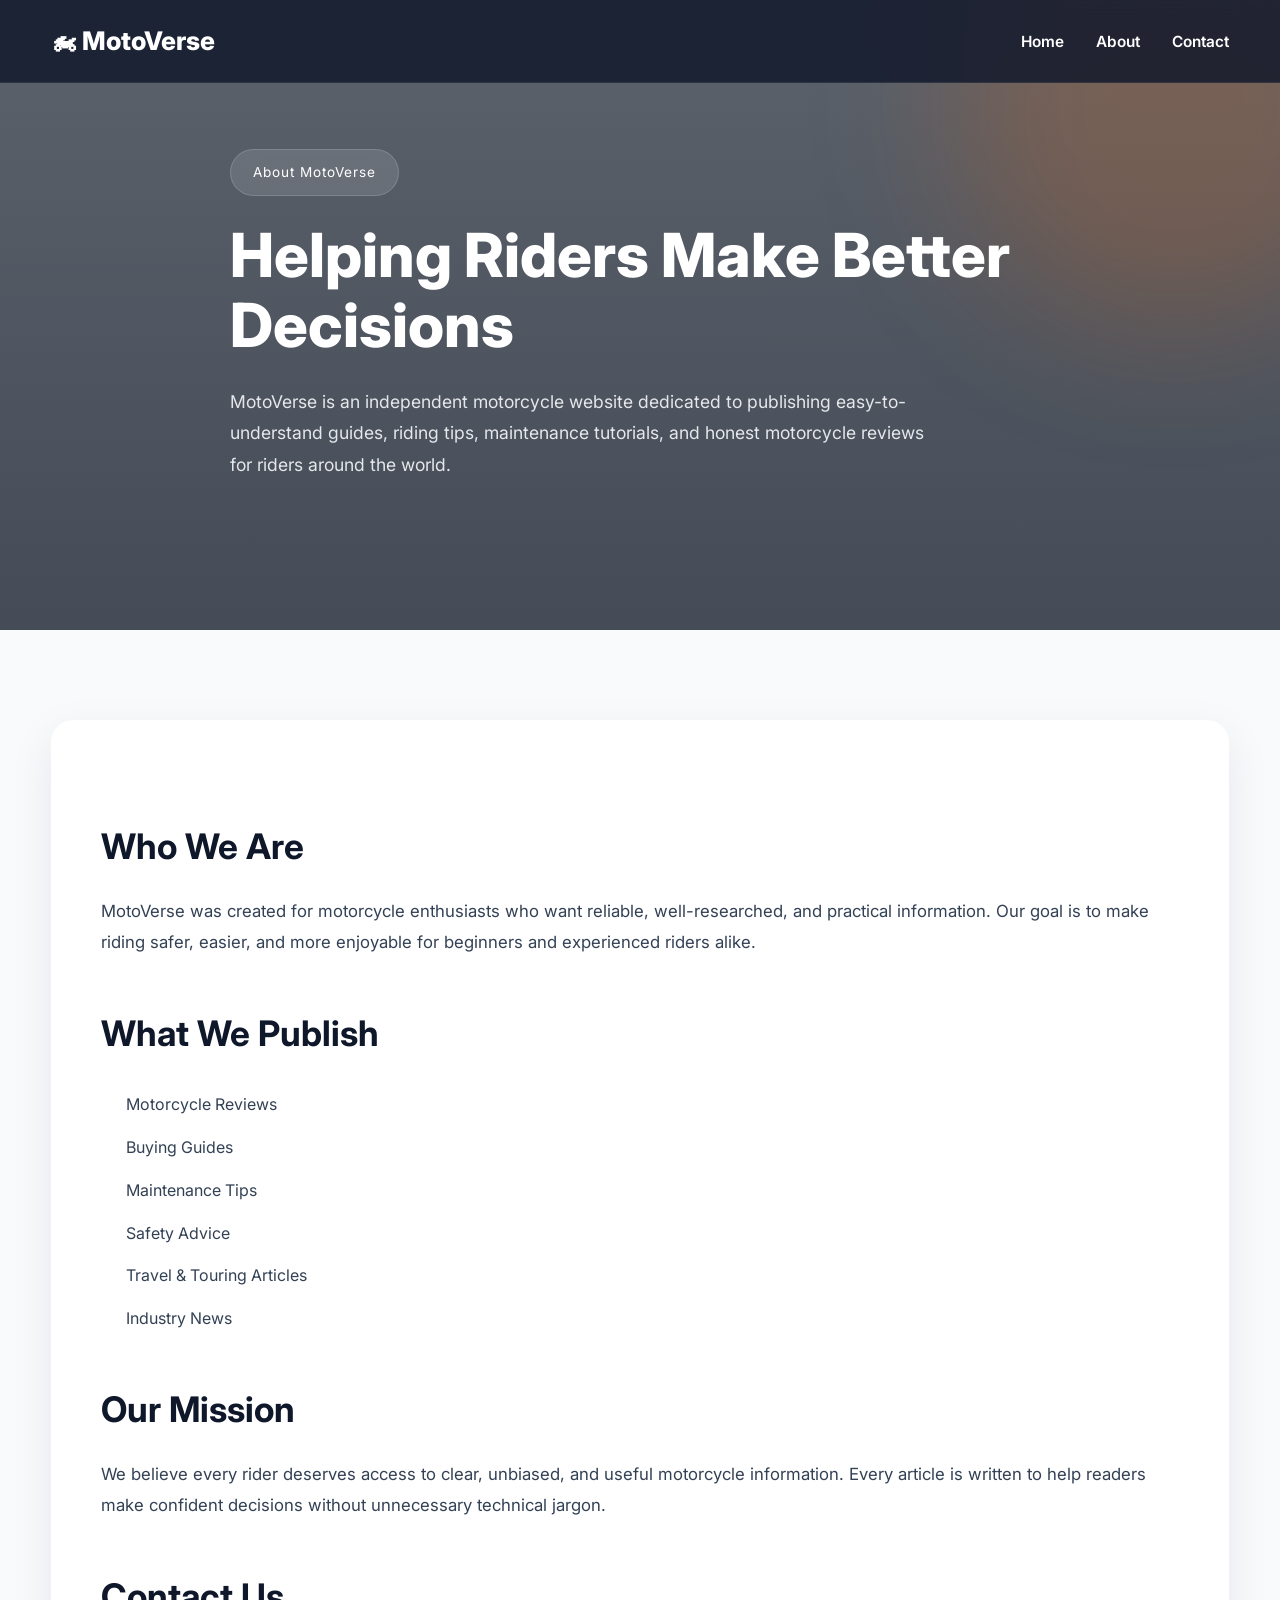
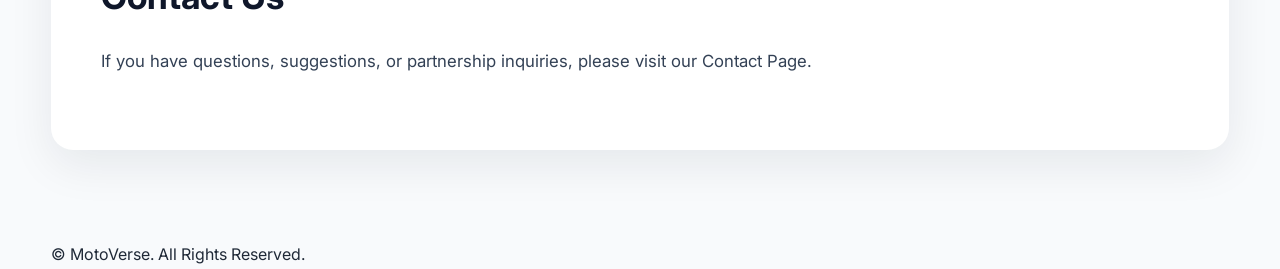
==== about.html @ f925fbfd "Rename about.php to about.html" ====
<?php
$page_title = "About Us | MotoVerse";
$page_description = "Learn more about MotoVerse, our mission, and our passion for motorcycles.";
?>
<!DOCTYPE html>
<html lang="en">
<head>
<meta charset="UTF-8">
<meta name="viewport" content="width=device-width, initial-scale=1.0">
<title><?= $page_title ?></title>
<meta name="description" content="<?= $page_description ?>">

<link rel="stylesheet" href="style.css">
<link rel="stylesheet" href="article.css">

<link rel="preconnect" href="https://fonts.googleapis.com">
<link href="https://fonts.googleapis.com/css2?family=Inter:wght@400;500;600;700;800&display=swap" rel="stylesheet">
</head>

<body>

<header>
<div class="container">
<a href="index.php" class="logo">🏍 MotoVerse</a>

<nav>
<ul>
<li><a href="index.php">Home</a></li>
<li><a href="about.php" class="active">About</a></li>
<li><a href="contact.php">Contact</a></li>
</ul>
</nav>
</div>
</header>

<section class="article-hero">
<div class="container article-hero-content">

<span class="article-category">About MotoVerse</span>

<h1>Helping Riders Make Better Decisions</h1>

<p>
MotoVerse is an independent motorcycle website dedicated to publishing
easy-to-understand guides, riding tips, maintenance tutorials, and honest
motorcycle reviews for riders around the world.
</p>

</div>
</section>

<section class="article-wrapper">

<div class="container">

<div class="article-content">

<h2>Who We Are</h2>

<p>
MotoVerse was created for motorcycle enthusiasts who want reliable,
well-researched, and practical information. Our goal is to make riding
safer, easier, and more enjoyable for beginners and experienced riders alike.
</p>

<h2>What We Publish</h2>

<ul>
<li>Motorcycle Reviews</li>
<li>Buying Guides</li>
<li>Maintenance Tips</li>
<li>Safety Advice</li>
<li>Travel & Touring Articles</li>
<li>Industry News</li>
</ul>

<h2>Our Mission</h2>

<p>
We believe every rider deserves access to clear, unbiased, and useful
motorcycle information. Every article is written to help readers make
confident decisions without unnecessary technical jargon.
</p>

<h2>Contact Us</h2>

<p>
If you have questions, suggestions, or partnership inquiries,
please visit our <a href="contact.php">Contact Page</a>.
</p>

</div>

</div>

</section>

<footer>

<div class="container">

<div class="copyright">

© <?= date("Y"); ?> MotoVerse. All Rights Reserved.

</div>

</div>

</footer>

<script src="script.js"></script>

</body>
</html>
---- style.css ----
/*=========================================
MotoVerse Premium Bike Magazine
Style.css - Part 1
Reset + Root + Body + Navbar
==========================================*/

*,
*::before,
*::after{
    margin:0;
    padding:0;
    box-sizing:border-box;
}

html{
    scroll-behavior:smooth;
}

:root{

    --primary:#ff6b00;
    --primary-dark:#e85f00;
    --secondary:#1e293b;

    --dark:#0f172a;
    --dark-light:#1e293b;

    --white:#ffffff;

    --gray:#64748b;
    --gray-light:#94a3b8;

    --bg:#f8fafc;

    --radius:18px;

    --shadow:
    0 15px 40px rgba(0,0,0,.08);

    --transition:.35s ease;

    --max-width:1280px;

}


/*=============================
BODY
=============================*/

body{

    font-family:"Inter",sans-serif;

    background:var(--bg);

    color:#1f2937;

    line-height:1.7;

    overflow-x:hidden;

}


/*=============================
IMAGES
=============================*/

img{

    max-width:100%;

    display:block;

}


/*=============================
LINKS
=============================*/

a{

    text-decoration:none;

    color:inherit;

    transition:var(--transition);

}


/*=============================
LIST
=============================*/

ul{

    list-style:none;

}


/*=============================
CONTAINER
=============================*/

.container{

    width:min(92%,var(--max-width));

    margin:auto;

}


/*=============================
SECTION
=============================*/

section{

    padding:90px 0;

}


/*=============================
SECTION TITLE
=============================*/

.section-title{

    text-align:center;

    margin-bottom:60px;

}

.section-title span{

    color:var(--primary);

    font-weight:700;

    letter-spacing:2px;

    text-transform:uppercase;

    font-size:.9rem;

}

.section-title h2{

    font-size:2.8rem;

    margin:18px 0;

    color:var(--dark);

    line-height:1.2;

}

.section-title p{

    color:var(--gray);

    max-width:720px;

    margin:auto;

}


/*=============================
HEADER
=============================*/

header{

    position:fixed;

    top:0;

    left:0;

    width:100%;

    z-index:999;

    background:rgba(15,23,42,.82);

    backdrop-filter:blur(18px);

    border-bottom:1px solid rgba(255,255,255,.08);

}


/*=============================
HEADER CONTAINER
=============================*/

header .container{

    display:flex;

    justify-content:space-between;

    align-items:center;

    height:82px;

}


/*=============================
LOGO
=============================*/

.logo{

    display:flex;

    align-items:center;

    gap:10px;

    font-size:1.6rem;

    color:white;

    font-weight:800;

}

.logo i{

    color:var(--primary);

    font-size:1.9rem;

}


/*=============================
NAVBAR
=============================*/

nav ul{

    display:flex;

    gap:32px;

    align-items:center;

}

nav ul li a{

    color:white;

    font-weight:600;

    position:relative;

    font-size:.96rem;

}


/* underline animation */

nav ul li a::after{

    content:"";

    position:absolute;

    left:0;

    bottom:-8px;

    width:0;

    height:2px;

    background:var(--primary);

    transition:.35s;

}

nav ul li a:hover::after{

    width:100%;

}

nav ul li a:hover{

    color:var(--primary);

}


/*=============================
NAV BUTTON
=============================*/

.btn-nav{

    background:var(--primary);

    color:white;

    padding:13px 28px;

    border-radius:999px;

    font-weight:700;

    transition:.35s;

    box-shadow:

    0 15px 30px rgba(255,107,0,.25);

}

.btn-nav:hover{

    background:var(--primary-dark);

    transform:translateY(-3px);

}


/*=============================
COMMON BUTTON
=============================*/

.btn-primary{

    display:inline-flex;

    align-items:center;

    justify-content:center;

    padding:16px 36px;

    border-radius:999px;

    background:linear-gradient(
        135deg,
        var(--primary),
        #ff8d30
    );

    color:white;

    font-weight:700;

    transition:.35s;

    box-shadow:
    0 15px 35px rgba(255,107,0,.30);

}

.btn-primary:hover{

    transform:translateY(-5px);

}


.btn-secondary{

    display:inline-flex;

    align-items:center;

    justify-content:center;

    padding:16px 36px;

    border-radius:999px;

    border:2px solid white;

    color:white;

    font-weight:700;

    transition:.35s;

}

.btn-secondary:hover{

    background:white;

    color:var(--dark);

}
---- article.css ----
/*====================================================
MotoVerse Premium Article
article.css - Part 1
====================================================*/

/*=========================
RESET
=========================*/

*,
*::before,
*::after{
    margin:0;
    padding:0;
    box-sizing:border-box;
}

html{
    scroll-behavior:smooth;
}

body{

    font-family:"Inter",sans-serif;

    background:#f8fafc;

    color:#1f2937;

    line-height:1.8;

    overflow-x:hidden;

}


/*=========================
ROOT
=========================*/

:root{

    --primary:#ff6b00;

    --primary-dark:#ea580c;

    --dark:#0f172a;

    --text:#334155;

    --light:#64748b;

    --bg:#f8fafc;

    --white:#ffffff;

    --radius:22px;

    --shadow:
    0 15px 45px rgba(15,23,42,.08);

}


/*=========================
CONTAINER
=========================*/

.container{

    width:min(92%,1280px);

    margin:auto;

}


/*=========================
IMAGES
=========================*/

img{

    max-width:100%;

    display:block;

}


/*=========================
LINKS
=========================*/

a{

    text-decoration:none;

    transition:.3s;

}


/*=========================
ARTICLE HERO
=========================*/

.article-hero{

    position:relative;

    min-height:70vh;

    display:flex;

    align-items:center;

    background:

    linear-gradient(

        rgba(8,17,31,.65),

        rgba(8,17,31,.75)

    ),

    url("assets/images/article-hero.jpg")

    center/cover no-repeat;

    color:white;

    overflow:hidden;

}


.article-hero::before{

    content:"";

    position:absolute;

    width:450px;

    height:450px;

    right:-120px;

    top:-120px;

    border-radius:50%;

    background:

    rgba(255,107,0,.18);

    filter:blur(70px);

}


.article-hero-content{

    position:relative;

    z-index:2;

    max-width:820px;

}


.article-category{

    display:inline-block;

    padding:10px 22px;

    border-radius:999px;

    background:rgba(255,255,255,.12);

    backdrop-filter:blur(12px);

    border:1px solid rgba(255,255,255,.15);

    font-size:.85rem;

    letter-spacing:1px;

    margin-bottom:25px;

}


.article-hero h1{

    font-size:3.8rem;

    line-height:1.15;

    margin-bottom:25px;

    font-weight:800;

}


.article-hero p{

    font-size:1.1rem;

    color:#e5e7eb;

    max-width:700px;

}


/*=========================
ARTICLE META
=========================*/

.article-meta{

    display:flex;

    gap:25px;

    margin-top:35px;

    flex-wrap:wrap;

}


.article-meta span{

    display:flex;

    align-items:center;

    gap:8px;

    color:#f1f5f9;

    font-size:.95rem;

}


.article-meta i{

    color:var(--primary);

}


/*=========================
MAIN LAYOUT
=========================*/

.article-wrapper{

    padding:90px 0;

}


.article-grid{

    display:grid;

    grid-template-columns:2fr 370px;

    gap:60px;

    align-items:start;

}


/*=========================
ARTICLE CONTENT
=========================*/

.article-content{

    background:#fff;

    border-radius:var(--radius);

    padding:50px;

    box-shadow:var(--shadow);

}


.article-content h2{

    font-size:2.2rem;

    color:var(--dark);

    margin:45px 0 18px;

}


.article-content h3{

    font-size:1.5rem;

    color:var(--dark);

    margin:35px 0 15px;

}


.article-content p{

    color:var(--text);

    margin-bottom:24px;

    font-size:1.05rem;

}


.article-content strong{

    color:var(--dark);

}


.article-content ul{

    margin:25px 0 30px 25px;

}


.article-content li{

    margin-bottom:14px;

    color:var(--text);

}


/*=========================
FEATURE IMAGE
=========================*/

.feature-image{

    margin:35px 0;

}


.feature-image img{

    border-radius:22px;

    box-shadow:

    0 20px 45px rgba(0,0,0,.12);

}


/*=========================
RESPONSIVE
=========================*/

@media(max-width:992px){

.article-grid{

grid-template-columns:1fr;

}

.article-hero{

min-height:60vh;

}

.article-hero h1{

font-size:3rem;

}

}

@media(max-width:768px){

.article-content{

padding:30px;

}

.article-hero{

padding:120px 0 80px;

}

.article-hero h1{

font-size:2.2rem;

}

.article-meta{

gap:15px;

}

}
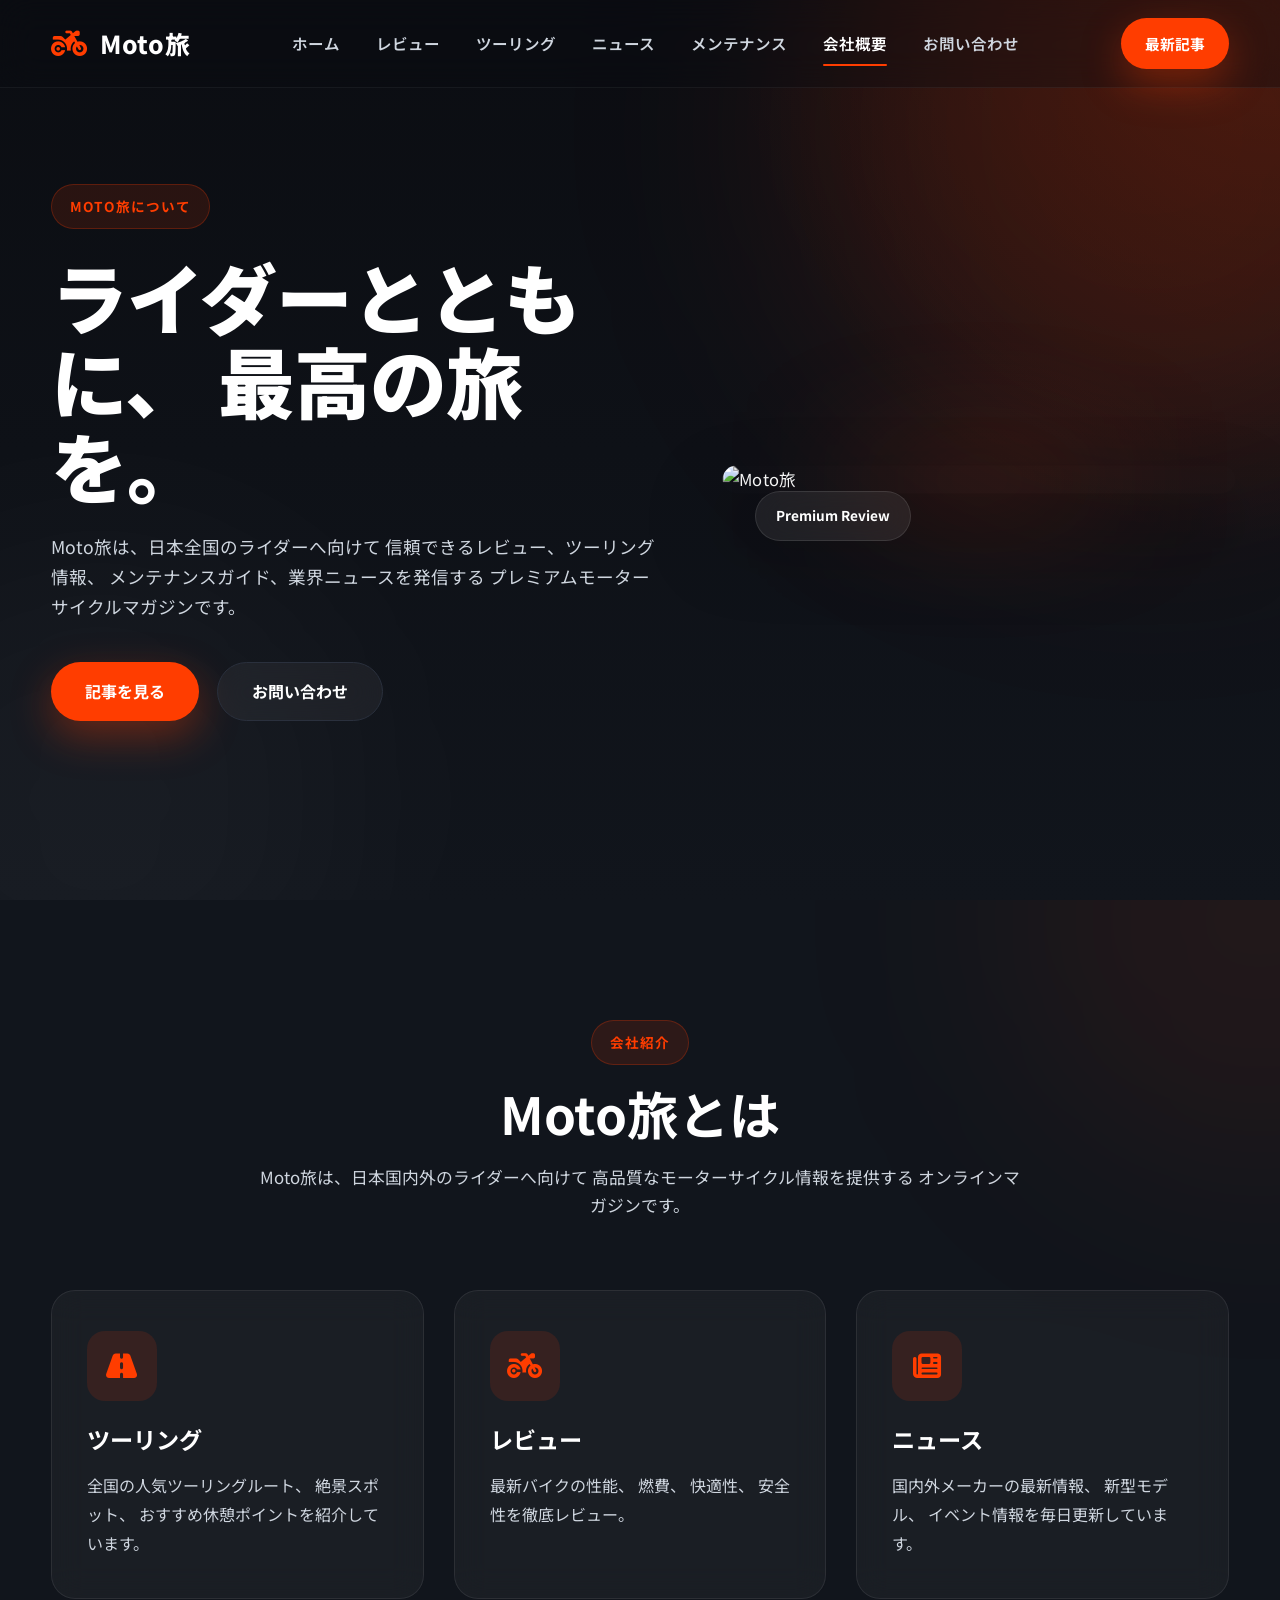
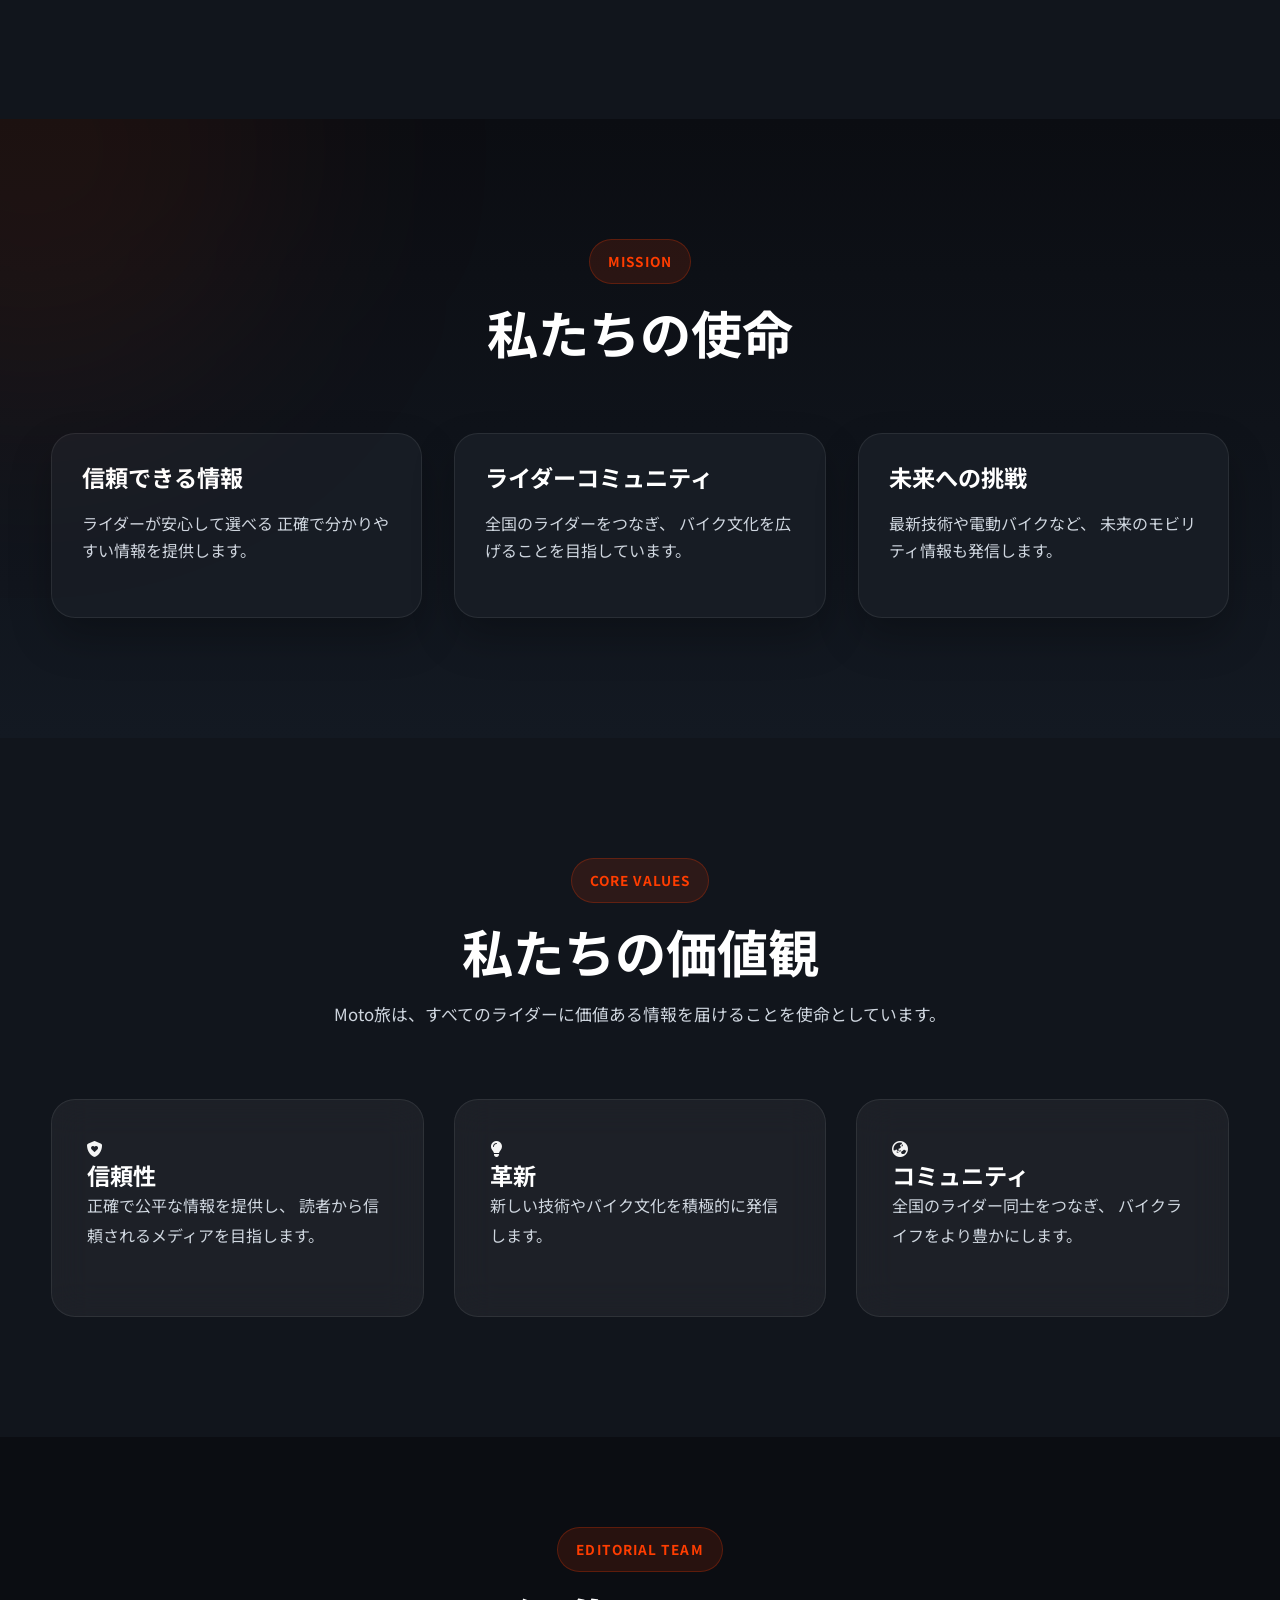
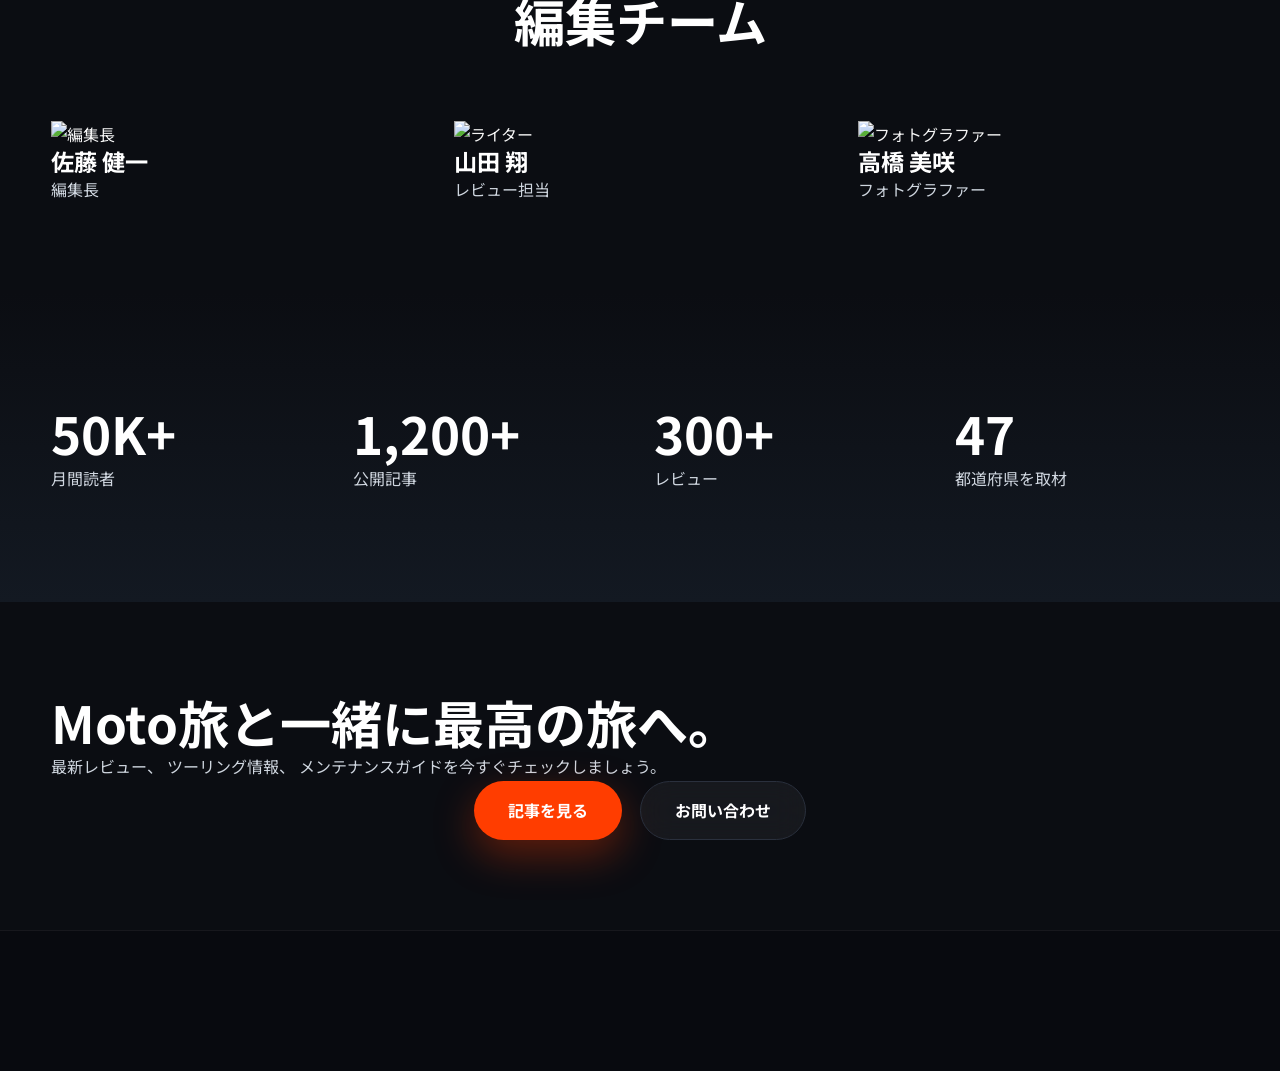
==== commit 35345269: "Revise about.html for Japanese localization Updated the about page to reflect Japanese branding and " ====
--- a/about.html
+++ b/about.html
@@ -1,93 +1,280 @@
-<?php
-$page_title = "About Us | MotoVerse";
-$page_description = "Learn more about MotoVerse, our mission, and our passion for motorcycles.";
-?>
 <!DOCTYPE html>
-<html lang="en">
+<html lang="ja">
+
 <head>
+
 <meta charset="UTF-8">
 <meta name="viewport" content="width=device-width, initial-scale=1.0">
-<title><?= $page_title ?></title>
-<meta name="description" content="<?= $page_description ?>">
-
-<link rel="stylesheet" href="style.css">
-<link rel="stylesheet" href="article.css">
-
-<link rel="preconnect" href="https://fonts.googleapis.com">
-<link href="https://fonts.googleapis.com/css2?family=Inter:wght@400;500;600;700;800&display=swap" rel="stylesheet">
+
+<title>会社概要 | Moto旅</title>
+
+<meta name="description"
+content="Moto旅について。日本全国のライダーへ向けて最新レビュー、ツーリング情報、ニュースを発信するプレミアムモーターサイクルマガジン。">
+
+<meta name="keywords"
+content="Moto旅,会社概要,バイク,日本,ツーリング,レビュー">
+
+<meta name="author"
+content="Moto旅">
+
+<meta name="robots"
+content="index, follow">
+
+<meta name="theme-color"
+content="#0d1117">
+
+<meta property="og:type"
+content="website">
+
+<meta property="og:title"
+content="会社概要 | Moto旅">
+
+<meta property="og:description"
+content="Moto旅について">
+
+<meta property="og:image"
+content="assets/images/hero.webp">
+
+<link rel="icon"
+href="assets/images/favicon.png">
+
+<link rel="preconnect"
+href="https://fonts.googleapis.com">
+
+<link rel="preconnect"
+href="https://fonts.gstatic.com"
+crossorigin>
+
+<link href="https://fonts.googleapis.com/css2?family=Noto+Sans+JP:wght@300;400;500;700;900&display=swap"
+rel="stylesheet">
+
+<link href="https://cdnjs.cloudflare.com/ajax/libs/font-awesome/6.7.2/css/all.min.css"
+rel="stylesheet">
+
+<link rel="stylesheet"
+href="assets/css/style.css">
+
 </head>
 
 <body>
 
-<header>
+<!-- =========================================
+HEADER
+========================================== -->
+
+<header class="header">
+
 <div class="container">
-<a href="index.php" class="logo">🏍 MotoVerse</a>
-
-<nav>
-<ul>
-<li><a href="index.php">Home</a></li>
-<li><a href="about.php" class="active">About</a></li>
-<li><a href="contact.php">Contact</a></li>
+
+<a href="index.html" class="logo">
+
+<i class="fa-solid fa-motorcycle"></i>
+
+<span>Moto旅</span>
+
+</a>
+
+<nav class="navbar">
+
+<ul class="nav-links">
+
+<li><a href="index.html">ホーム</a></li>
+
+<li><a href="articles.html">レビュー</a></li>
+
+<li><a href="touring.html">ツーリング</a></li>
+
+<li><a href="news.html">ニュース</a></li>
+
+<li><a href="maintenance.html">メンテナンス</a></li>
+
+<li><a class="active" href="about.html">会社概要</a></li>
+
+<li><a href="contact.html">お問い合わせ</a></li>
+
 </ul>
+
 </nav>
-</div>
+
+<button class="menu-toggle" aria-label="Open Menu">
+
+<i class="fa-solid fa-bars"></i>
+
+</button>
+
+<div class="header-buttons">
+
+<a href="articles.html" class="btn btn-primary">
+
+最新記事
+
+</a>
+
+</div>
+
+</div>
+
 </header>
 
-<section class="article-hero">
-<div class="container article-hero-content">
-
-<span class="article-category">About MotoVerse</span>
-
-<h1>Helping Riders Make Better Decisions</h1>
-
-<p>
-MotoVerse is an independent motorcycle website dedicated to publishing
-easy-to-understand guides, riding tips, maintenance tutorials, and honest
-motorcycle reviews for riders around the world.
-</p>
-
-</div>
+<!-- =========================================
+PAGE HERO
+========================================== -->
+
+<section class="hero">
+
+<div class="container hero-grid">
+
+<div class="hero-content">
+
+<span class="hero-badge">
+
+Moto旅について
+
+</span>
+
+<h1>
+
+ライダーとともに、
+最高の旅を。
+
+</h1>
+
+<p>
+
+Moto旅は、日本全国のライダーへ向けて
+信頼できるレビュー、ツーリング情報、
+メンテナンスガイド、業界ニュースを発信する
+プレミアムモーターサイクルマガジンです。
+
+</p>
+
+<div class="hero-buttons">
+
+<a href="articles.html"
+class="btn btn-primary">
+
+記事を見る
+
+</a>
+
+<a href="contact.html"
+class="btn btn-secondary">
+
+お問い合わせ
+
+</a>
+
+</div>
+
+</div>
+
+<div class="hero-image">
+
+<img
+src="assets/images/hero.webp"
+alt="Moto旅"
+loading="eager">
+
+</div>
+
+</div>
+
 </section>
 
-<section class="article-wrapper">
+<!-- =========================================
+ABOUT COMPANY
+========================================== -->
+
+<section class="maintenance">
 
 <div class="container">
 
-<div class="article-content">
-
-<h2>Who We Are</h2>
-
-<p>
-MotoVerse was created for motorcycle enthusiasts who want reliable,
-well-researched, and practical information. Our goal is to make riding
-safer, easier, and more enjoyable for beginners and experienced riders alike.
-</p>
-
-<h2>What We Publish</h2>
-
-<ul>
-<li>Motorcycle Reviews</li>
-<li>Buying Guides</li>
-<li>Maintenance Tips</li>
-<li>Safety Advice</li>
-<li>Travel & Touring Articles</li>
-<li>Industry News</li>
-</ul>
-
-<h2>Our Mission</h2>
-
-<p>
-We believe every rider deserves access to clear, unbiased, and useful
-motorcycle information. Every article is written to help readers make
-confident decisions without unnecessary technical jargon.
-</p>
-
-<h2>Contact Us</h2>
-
-<p>
-If you have questions, suggestions, or partnership inquiries,
-please visit our <a href="contact.php">Contact Page</a>.
-</p>
+<div class="section-header">
+
+<span class="section-tag">
+
+会社紹介
+
+</span>
+
+<h2>
+
+Moto旅とは
+
+</h2>
+
+<p>
+
+Moto旅は、日本国内外のライダーへ向けて
+高品質なモーターサイクル情報を提供する
+オンラインマガジンです。
+
+</p>
+
+</div>
+
+<div class="tips-grid">
+
+<div class="tip-card">
+
+<i class="fa-solid fa-road"></i>
+
+<h3>
+
+ツーリング
+
+</h3>
+
+<p>
+
+全国の人気ツーリングルート、
+絶景スポット、
+おすすめ休憩ポイントを紹介しています。
+
+</p>
+
+</div>
+
+<div class="tip-card">
+
+<i class="fa-solid fa-motorcycle"></i>
+
+<h3>
+
+レビュー
+
+</h3>
+
+<p>
+
+最新バイクの性能、
+燃費、
+快適性、
+安全性を徹底レビュー。
+
+</p>
+
+</div>
+
+<div class="tip-card">
+
+<i class="fa-solid fa-newspaper"></i>
+
+<h3>
+
+ニュース
+
+</h3>
+
+<p>
+
+国内外メーカーの最新情報、
+新型モデル、
+イベント情報を毎日更新しています。
+
+</p>
+
+</div>
 
 </div>
 
@@ -95,21 +282,341 @@
 
 </section>
 
-<footer>
+<!-- =========================================
+MISSION & VISION
+========================================== -->
+
+<section class="featured-reviews">
 
 <div class="container">
 
-<div class="copyright">
-
-© <?= date("Y"); ?> MotoVerse. All Rights Reserved.
-
-</div>
-
-</div>
+<div class="section-header">
+
+<span class="section-tag">
+
+Mission
+
+</span>
+
+<h2>
+
+私たちの使命
+
+</h2>
+
+</div>
+
+<div class="review-grid">
+
+<article class="review-card">
+
+<div class="review-content">
+
+<h3>
+
+信頼できる情報
+
+</h3>
+
+<p>
+
+ライダーが安心して選べる
+正確で分かりやすい情報を提供します。
+
+</p>
+
+</div>
+
+</article>
+
+<article class="review-card">
+
+<div class="review-content">
+
+<h3>
+
+ライダーコミュニティ
+
+</h3>
+
+<p>
+
+全国のライダーをつなぎ、
+バイク文化を広げることを目指しています。
+
+</p>
+
+</div>
+
+</article>
+
+<article class="review-card">
+
+<div class="review-content">
+
+<h3>
+
+未来への挑戦
+
+</h3>
+
+<p>
+
+最新技術や電動バイクなど、
+未来のモビリティ情報も発信します。
+
+</p>
+
+</div>
+
+</article>
+
+</div>
+
+</div>
+
+</section>
+
+<!-- ========= END PART 1 ========= -->
+<!-- =========================================
+CORE VALUES
+========================================== -->
+
+<section class="testimonials">
+
+    <div class="container">
+
+        <div class="section-header">
+
+            <span class="section-tag">Core Values</span>
+
+            <h2>私たちの価値観</h2>
+
+            <p>
+                Moto旅は、すべてのライダーに価値ある情報を届けることを使命としています。
+            </p>
+
+        </div>
+
+        <div class="testimonial-grid">
+
+            <div class="testimonial-card">
+
+                <i class="fa-solid fa-shield-heart"></i>
+
+                <h3>信頼性</h3>
+
+                <p>
+                    正確で公平な情報を提供し、
+                    読者から信頼されるメディアを目指します。
+                </p>
+
+            </div>
+
+            <div class="testimonial-card">
+
+                <i class="fa-solid fa-lightbulb"></i>
+
+                <h3>革新</h3>
+
+                <p>
+                    新しい技術やバイク文化を積極的に発信します。
+                </p>
+
+            </div>
+
+            <div class="testimonial-card">
+
+                <i class="fa-solid fa-earth-asia"></i>
+
+                <h3>コミュニティ</h3>
+
+                <p>
+                    全国のライダー同士をつなぎ、
+                    バイクライフをより豊かにします。
+                </p>
+
+            </div>
+
+        </div>
+
+    </div>
+
+</section>
+
+<!-- =========================================
+EDITORIAL TEAM
+========================================== -->
+
+<section class="featured">
+
+    <div class="container">
+
+        <div class="section-header">
+
+            <span class="section-tag">Editorial Team</span>
+
+            <h2>編集チーム</h2>
+
+        </div>
+
+        <div class="featured-grid">
+
+            <article class="featured-card">
+
+                <img src="assets/images/team1.webp" alt="編集長">
+
+                <div class="featured-content">
+
+                    <h3>佐藤 健一</h3>
+
+                    <p>編集長</p>
+
+                </div>
+
+            </article>
+
+            <article class="featured-card">
+
+                <img src="assets/images/team2.webp" alt="ライター">
+
+                <div class="featured-content">
+
+                    <h3>山田 翔</h3>
+
+                    <p>レビュー担当</p>
+
+                </div>
+
+            </article>
+
+            <article class="featured-card">
+
+                <img src="assets/images/team3.webp" alt="フォトグラファー">
+
+                <div class="featured-content">
+
+                    <h3>高橋 美咲</h3>
+
+                    <p>フォトグラファー</p>
+
+                </div>
+
+            </article>
+
+        </div>
+
+    </div>
+
+</section>
+
+<!-- =========================================
+COMPANY STATS
+========================================== -->
+
+<section class="statistics">
+
+    <div class="container">
+
+        <div class="stats-grid">
+
+            <div class="stat-card">
+
+                <h2>50K+</h2>
+
+                <p>月間読者</p>
+
+            </div>
+
+            <div class="stat-card">
+
+                <h2>1,200+</h2>
+
+                <p>公開記事</p>
+
+            </div>
+
+            <div class="stat-card">
+
+                <h2>300+</h2>
+
+                <p>レビュー</p>
+
+            </div>
+
+            <div class="stat-card">
+
+                <h2>47</h2>
+
+                <p>都道府県を取材</p>
+
+            </div>
+
+        </div>
+
+    </div>
+
+</section>
+
+<!-- =========================================
+CALL TO ACTION
+========================================== -->
+
+<section class="cta">
+
+    <div class="container">
+
+        <h2>Moto旅と一緒に最高の旅へ。</h2>
+
+        <p>
+
+            最新レビュー、
+            ツーリング情報、
+            メンテナンスガイドを今すぐチェックしましょう。
+
+        </p>
+
+        <div class="cta-buttons">
+
+            <a href="articles.html" class="btn btn-primary">
+
+                記事を見る
+
+            </a>
+
+            <a href="contact.html" class="btn btn-secondary">
+
+                お問い合わせ
+
+            </a>
+
+        </div>
+
+    </div>
+
+</section>
+
+<!-- =========================================
+FOOTER
+※ Yahan apna index.html wala EXACT footer paste karo.
+========================================== -->
+
+<footer class="footer">
+
+    <!-- Paste your existing Footer from index.html here -->
 
 </footer>
 
-<script src="script.js"></script>
+<!-- Back To Top -->
+
+<button class="back-to-top">
+
+    <i class="fa-solid fa-arrow-up"></i>
+
+</button>
+
+<script src="assets/js/script.js"></script>
 
 </body>
+
 </html>
--- a/assets/css/style.css
+++ b/assets/css/style.css
@@ -0,0 +1,3287 @@
+/* =====================================================
+   Moto旅 - Premium Motorcycle Magazine
+   Style.css Part 1A
+   Reset • Variables • Global • Buttons • Utilities
+====================================================== */
+
+/* ===========================
+   GOOGLE FONT
+=========================== */
+@import url("https://fonts.googleapis.com/css2?family=Noto+Sans+JP:wght@300;400;500;700;900&display=swap");
+
+/* ===========================
+   RESET
+=========================== */
+
+*,
+*::before,
+*::after{
+    margin:0;
+    padding:0;
+    box-sizing:border-box;
+}
+
+html{
+    scroll-behavior:smooth;
+    font-size:16px;
+}
+
+body{
+    font-family:"Noto Sans JP",sans-serif;
+    background:#0b0d12;
+    color:#f5f5f5;
+    line-height:1.7;
+    overflow-x:hidden;
+    -webkit-font-smoothing:antialiased;
+}
+
+img{
+    display:block;
+    max-width:100%;
+    height:auto;
+}
+
+a{
+    text-decoration:none;
+    color:inherit;
+    transition:.35s ease;
+}
+
+ul{
+    list-style:none;
+}
+
+button,
+input{
+    font:inherit;
+    outline:none;
+    border:none;
+}
+
+section{
+    padding:90px 0;
+}
+
+/* ===========================
+   ROOT VARIABLES
+=========================== */
+
+:root{
+
+    --primary:#ff3d00;
+    --primary-light:#ff6333;
+
+    --secondary:#ffffff;
+
+    --dark:#0b0d12;
+    --dark-2:#11151c;
+    --dark-3:#171c24;
+
+    --card:#171c24;
+    --border:#2a303d;
+
+    --text:#ffffff;
+    --text-light:#cfd6df;
+    --muted:#8d95a3;
+
+    --success:#18c964;
+    --warning:#ffb300;
+
+    --shadow:
+        0 20px 50px rgba(0,0,0,.45);
+
+    --glass:
+        rgba(255,255,255,.05);
+
+    --radius-sm:10px;
+    --radius:18px;
+    --radius-lg:28px;
+
+    --container:1280px;
+
+    --transition:.35s ease;
+
+}
+
+/* ===========================
+   SCROLLBAR
+=========================== */
+
+::-webkit-scrollbar{
+    width:10px;
+}
+
+::-webkit-scrollbar-track{
+    background:#111;
+}
+
+::-webkit-scrollbar-thumb{
+    background:var(--primary);
+    border-radius:100px;
+}
+
+::-webkit-scrollbar-thumb:hover{
+    background:var(--primary-light);
+}
+
+/* ===========================
+   SELECTION
+=========================== */
+
+::selection{
+    background:var(--primary);
+    color:#fff;
+}
+
+/* ===========================
+   CONTAINER
+=========================== */
+
+.container{
+    width:min(92%,var(--container));
+    margin-inline:auto;
+}
+
+/* ===========================
+   TYPOGRAPHY
+=========================== */
+
+h1,
+h2,
+h3,
+h4,
+h5{
+    color:#fff;
+    line-height:1.2;
+    font-weight:700;
+}
+
+h1{
+    font-size:clamp(2.8rem,6vw,5.4rem);
+}
+
+h2{
+    font-size:clamp(2rem,4vw,3.2rem);
+}
+
+h3{
+    font-size:1.45rem;
+}
+
+p{
+    color:var(--text-light);
+}
+
+.section-header{
+    max-width:760px;
+    margin:0 auto 70px;
+    text-align:center;
+}
+
+.section-header h2{
+    margin:18px 0;
+}
+
+.section-header p{
+    font-size:1.05rem;
+}
+
+/* ===========================
+   BADGES
+=========================== */
+
+.section-tag,
+.hero-badge{
+
+    display:inline-flex;
+    align-items:center;
+    gap:8px;
+
+    padding:10px 18px;
+
+    border-radius:100px;
+
+    background:rgba(255,61,0,.12);
+
+    color:var(--primary);
+
+    border:1px solid rgba(255,61,0,.25);
+
+    font-size:.85rem;
+
+    font-weight:700;
+
+    letter-spacing:.08em;
+
+    text-transform:uppercase;
+
+}
+
+/* ===========================
+   BUTTONS
+=========================== */
+
+.btn-primary,
+.btn-secondary{
+
+    display:inline-flex;
+
+    align-items:center;
+
+    justify-content:center;
+
+    gap:10px;
+
+    padding:15px 34px;
+
+    border-radius:999px;
+
+    font-weight:700;
+
+    transition:var(--transition);
+
+    cursor:pointer;
+
+}
+
+.btn-primary{
+
+    background:var(--primary);
+
+    color:#fff;
+
+    box-shadow:0 15px 40px rgba(255,61,0,.35);
+
+}
+
+.btn-primary:hover{
+
+    transform:translateY(-4px);
+
+    background:var(--primary-light);
+
+}
+
+.btn-secondary{
+
+    border:1px solid var(--border);
+
+    background:rgba(255,255,255,.05);
+
+    color:#fff;
+
+    backdrop-filter:blur(16px);
+
+}
+
+.btn-secondary:hover{
+
+    background:rgba(255,255,255,.12);
+
+    transform:translateY(-4px);
+
+}
+
+/* ===========================
+   GLASS CARD
+=========================== */
+
+.glass{
+
+    background:rgba(255,255,255,.05);
+
+    border:1px solid rgba(255,255,255,.08);
+
+    backdrop-filter:blur(18px);
+
+    border-radius:var(--radius);
+
+}
+
+/* ===========================
+   UTILITIES
+=========================== */
+
+.text-center{
+    text-align:center;
+}
+
+.mt-1{margin-top:1rem;}
+.mt-2{margin-top:2rem;}
+.mt-3{margin-top:3rem;}
+.mt-4{margin-top:4rem;}
+
+.mb-1{margin-bottom:1rem;}
+.mb-2{margin-bottom:2rem;}
+.mb-3{margin-bottom:3rem;}
+.mb-4{margin-bottom:4rem;}
+
+.grid{
+    display:grid;
+    gap:30px;
+}
+
+.flex{
+    display:flex;
+    align-items:center;
+}
+
+.hidden{
+    display:none;
+}
+
+/* ===========================
+   BACK TO TOP DEFAULT
+=========================== */
+
+#backToTop{
+
+    position:fixed;
+
+    right:25px;
+
+    bottom:25px;
+
+    width:52px;
+
+    height:52px;
+
+    border-radius:50%;
+
+    border:none;
+
+    background:var(--primary);
+
+    color:#fff;
+
+    display:flex;
+
+    align-items:center;
+
+    justify-content:center;
+
+    cursor:pointer;
+
+    opacity:0;
+
+    visibility:hidden;
+
+    transition:.3s ease;
+
+    z-index:999;
+
+    box-shadow:0 10px 30px rgba(255,61,0,.35);
+
+}
+
+#backToTop.show{
+
+    opacity:1;
+
+    visibility:visible;
+
+}
+
+#backToTop:hover{
+
+    transform:translateY(-5px);
+
+}
+/* =====================================================
+   Moto旅 - Premium Motorcycle Magazine
+   Style.css Part 1B
+   Header • Navbar • Logo • Navigation
+====================================================== */
+
+/* ===========================
+   HEADER
+=========================== */
+
+.header{
+    position:fixed;
+    top:0;
+    left:0;
+    width:100%;
+    z-index:1000;
+    transition:all .35s ease;
+    padding:18px 0;
+    background:rgba(11,13,18,.35);
+    backdrop-filter:blur(18px);
+    -webkit-backdrop-filter:blur(18px);
+    border-bottom:1px solid rgba(255,255,255,.05);
+}
+
+.header.scrolled{
+    padding:12px 0;
+    background:rgba(11,13,18,.95);
+    box-shadow:0 15px 40px rgba(0,0,0,.35);
+}
+
+/* ===========================
+   HEADER CONTAINER
+=========================== */
+
+.header .container{
+    display:flex;
+    align-items:center;
+    justify-content:space-between;
+    gap:40px;
+}
+
+/* ===========================
+   LOGO
+=========================== */
+
+.logo{
+    display:flex;
+    align-items:center;
+    gap:12px;
+    font-size:1.55rem;
+    font-weight:800;
+    color:#fff;
+    letter-spacing:.03em;
+}
+
+.logo i{
+    color:var(--primary);
+    font-size:1.8rem;
+    transition:.35s ease;
+}
+
+.logo:hover i{
+    transform:rotate(-8deg) scale(1.15);
+}
+
+.logo span{
+    color:#fff;
+}
+
+/* ===========================
+   NAVBAR
+=========================== */
+
+.navbar{
+    flex:1;
+    display:flex;
+    justify-content:center;
+}
+
+.navbar ul{
+    display:flex;
+    align-items:center;
+    gap:36px;
+}
+
+.navbar li{
+    position:relative;
+}
+
+/* ===========================
+   NAV LINKS
+=========================== */
+
+.navbar a{
+
+    position:relative;
+
+    color:var(--text-light);
+
+    font-size:.97rem;
+
+    font-weight:600;
+
+    transition:all .3s ease;
+
+    padding:6px 0;
+
+}
+
+.navbar a:hover,
+.navbar a.active{
+
+    color:#fff;
+
+}
+
+/* underline animation */
+
+.navbar a::after{
+
+    content:"";
+
+    position:absolute;
+
+    left:0;
+
+    bottom:-6px;
+
+    width:0;
+
+    height:2px;
+
+    background:var(--primary);
+
+    transition:.35s ease;
+
+    border-radius:20px;
+
+}
+
+.navbar a:hover::after,
+.navbar a.active::after{
+
+    width:100%;
+
+}
+
+/* ===========================
+   HEADER BUTTONS
+=========================== */
+
+.header-buttons{
+
+    display:flex;
+
+    align-items:center;
+
+    gap:16px;
+
+}
+
+/* smaller button inside header */
+
+.header .btn-primary{
+
+    padding:13px 24px;
+
+    font-size:.92rem;
+
+}
+
+/* ===========================
+   HOVER GLOW
+=========================== */
+
+.header .btn-primary:hover{
+
+    box-shadow:
+        0 12px 35px rgba(255,61,0,.45);
+
+}
+
+/* ===========================
+   MOBILE MENU BUTTON
+=========================== */
+
+.menu-toggle{
+
+    display:none;
+
+    width:48px;
+
+    height:48px;
+
+    border-radius:12px;
+
+    background:rgba(255,255,255,.05);
+
+    border:1px solid rgba(255,255,255,.08);
+
+    color:#fff;
+
+    cursor:pointer;
+
+    align-items:center;
+
+    justify-content:center;
+
+    transition:.3s ease;
+
+}
+
+.menu-toggle:hover{
+
+    background:rgba(255,255,255,.12);
+
+}
+
+/* ===========================
+   MOBILE NAVIGATION
+=========================== */
+
+@media (max-width:992px){
+
+    .navbar{
+
+        position:absolute;
+
+        top:100%;
+
+        left:0;
+
+        width:100%;
+
+        background:#11151c;
+
+        border-top:1px solid rgba(255,255,255,.06);
+
+        padding:20px;
+
+        display:none;
+
+    }
+
+    .navbar.active{
+
+        display:block;
+
+        animation:fadeIn .35s ease;
+
+    }
+
+    .navbar ul{
+
+        flex-direction:column;
+
+        align-items:flex-start;
+
+        gap:20px;
+
+    }
+
+    .menu-toggle{
+
+        display:flex;
+
+    }
+
+    .header-buttons{
+
+        display:none;
+
+    }
+
+}
+
+/* ===========================
+   SMALL DEVICES
+=========================== */
+
+@media (max-width:768px){
+
+    .header{
+
+        padding:14px 0;
+
+    }
+
+    .logo{
+
+        font-size:1.3rem;
+
+    }
+
+    .logo i{
+
+        font-size:1.5rem;
+
+    }
+
+}
+
+/* ===========================
+   ANIMATION
+=========================== */
+
+@keyframes fadeIn{
+
+    from{
+
+        opacity:0;
+        transform:translateY(-10px);
+
+    }
+
+    to{
+
+        opacity:1;
+        transform:translateY(0);
+
+    }
+
+}
+/* =====================================================
+   Moto旅 - Premium Motorcycle Magazine
+   Style.css Part 1C
+   Hero Section
+====================================================== */
+
+/* ===========================
+   HERO
+=========================== */
+
+.hero{
+    position:relative;
+    min-height:100vh;
+    display:flex;
+    align-items:center;
+    overflow:hidden;
+    padding:160px 0 100px;
+    background:
+        radial-gradient(circle at top right,
+        rgba(255,61,0,.18),
+        transparent 35%),
+        linear-gradient(180deg,#0b0d12,#11151c);
+}
+
+/* Background Glow */
+
+.hero::before{
+    content:"";
+    position:absolute;
+    width:700px;
+    height:700px;
+    right:-220px;
+    top:-220px;
+    border-radius:50%;
+    background:rgba(255,61,0,.12);
+    filter:blur(120px);
+    z-index:0;
+}
+
+.hero::after{
+    content:"";
+    position:absolute;
+    width:500px;
+    height:500px;
+    left:-150px;
+    bottom:-150px;
+    border-radius:50%;
+    background:rgba(255,255,255,.04);
+    filter:blur(120px);
+    z-index:0;
+}
+
+/* ===========================
+   HERO GRID
+=========================== */
+
+.hero-grid{
+    position:relative;
+    z-index:2;
+    display:grid;
+    grid-template-columns:1.1fr .9fr;
+    align-items:center;
+    gap:70px;
+}
+
+/* ===========================
+   HERO CONTENT
+=========================== */
+
+.hero-content{
+    max-width:650px;
+}
+
+.hero-content h1{
+    margin:25px 0;
+    line-height:1.1;
+    font-weight:900;
+    letter-spacing:-1px;
+}
+
+.hero-content p{
+    font-size:1.1rem;
+    color:var(--text-light);
+    margin-bottom:40px;
+}
+
+/* ===========================
+   HERO BUTTONS
+=========================== */
+
+.hero-buttons{
+    display:flex;
+    gap:18px;
+    flex-wrap:wrap;
+    margin-bottom:55px;
+}
+
+/* ===========================
+   HERO STATS
+=========================== */
+
+.hero-stats{
+    display:grid;
+    grid-template-columns:repeat(3,1fr);
+    gap:24px;
+}
+
+.hero-stats div{
+    background:rgba(255,255,255,.05);
+    border:1px solid rgba(255,255,255,.08);
+    border-radius:20px;
+    padding:24px;
+    backdrop-filter:blur(20px);
+    transition:.35s ease;
+}
+
+.hero-stats div:hover{
+    transform:translateY(-8px);
+    border-color:rgba(255,61,0,.35);
+}
+
+.hero-stats h2{
+    font-size:2rem;
+    color:var(--primary);
+    margin-bottom:8px;
+}
+
+.hero-stats p{
+    margin:0;
+    color:var(--muted);
+    font-size:.95rem;
+}
+
+/* ===========================
+   HERO IMAGE
+=========================== */
+
+.hero-image{
+    position:relative;
+}
+
+.hero-image img{
+    width:100%;
+    border-radius:32px;
+    box-shadow:
+        0 40px 80px rgba(0,0,0,.45);
+    object-fit:cover;
+    transition:.45s ease;
+}
+
+.hero-image:hover img{
+    transform:scale(1.03);
+}
+
+/* Floating Card */
+
+.hero-image::before{
+    content:"Premium Review";
+    position:absolute;
+    top:25px;
+    left:25px;
+    padding:12px 20px;
+    background:rgba(255,255,255,.08);
+    backdrop-filter:blur(20px);
+    border:1px solid rgba(255,255,255,.1);
+    border-radius:999px;
+    color:#fff;
+    font-size:.85rem;
+    font-weight:700;
+    z-index:5;
+}
+
+/* ===========================
+   HERO IMAGE SHADOW
+=========================== */
+
+.hero-image::after{
+    content:"";
+    position:absolute;
+    inset:-20px;
+    z-index:-1;
+    border-radius:40px;
+    background:
+        radial-gradient(circle,
+        rgba(255,61,0,.25),
+        transparent 70%);
+    filter:blur(60px);
+}
+
+/* ===========================
+   SCROLL INDICATOR
+=========================== */
+
+.scroll-indicator{
+    position:absolute;
+    bottom:40px;
+    left:50%;
+    transform:translateX(-50%);
+    color:#fff;
+    opacity:.7;
+    animation:scrollDown 2s infinite;
+}
+
+@keyframes scrollDown{
+
+    0%{
+        transform:translate(-50%,0);
+        opacity:.3;
+    }
+
+    50%{
+        transform:translate(-50%,10px);
+        opacity:1;
+    }
+
+    100%{
+        transform:translate(-50%,20px);
+        opacity:.3;
+    }
+
+}
+
+/* ===========================
+   RESPONSIVE
+=========================== */
+
+@media(max-width:1100px){
+
+    .hero-grid{
+        grid-template-columns:1fr;
+        text-align:center;
+    }
+
+    .hero-content{
+        max-width:100%;
+    }
+
+    .hero-buttons{
+        justify-content:center;
+    }
+
+    .hero-stats{
+        margin-top:30px;
+    }
+
+}
+
+@media(max-width:768px){
+
+    .hero{
+        padding:140px 0 70px;
+    }
+
+    .hero-grid{
+        gap:45px;
+    }
+
+    .hero-stats{
+        grid-template-columns:1fr;
+    }
+
+    .hero-image::before{
+        display:none;
+    }
+
+}
+
+@media(max-width:576px){
+
+    .hero h1{
+        font-size:2.6rem;
+    }
+
+    .hero-content p{
+        font-size:1rem;
+    }
+
+    .hero-buttons{
+        flex-direction:column;
+    }
+
+    .btn-primary,
+    .btn-secondary{
+        width:100%;
+    }
+
+}
+/* =====================================================
+   Moto旅 - Premium Motorcycle Magazine
+   Style.css Part 2A-1
+   Featured Section + Bike Cards
+======================================================*/
+
+/* ===========================
+   FEATURED SECTION
+=========================== */
+
+.featured-section{
+    padding:110px 0;
+    background:linear-gradient(
+        180deg,
+        #11151c 0%,
+        #0b0d12 100%
+    );
+    position:relative;
+    overflow:hidden;
+}
+
+.featured-section::before{
+    content:"";
+    position:absolute;
+    top:-180px;
+    right:-180px;
+    width:450px;
+    height:450px;
+    border-radius:50%;
+    background:rgba(255,61,0,.08);
+    filter:blur(120px);
+    pointer-events:none;
+}
+
+.featured-grid{
+    display:grid;
+    grid-template-columns:repeat(3,1fr);
+    gap:32px;
+    margin-top:60px;
+}
+
+/* ===========================
+   BIKE CARD
+=========================== */
+
+.bike-card{
+
+    background:var(--card);
+
+    border:1px solid rgba(255,255,255,.06);
+
+    border-radius:24px;
+
+    overflow:hidden;
+
+    transition:.4s ease;
+
+    position:relative;
+
+    box-shadow:0 20px 45px rgba(0,0,0,.25);
+
+}
+
+.bike-card:hover{
+
+    transform:translateY(-12px);
+
+    border-color:rgba(255,61,0,.35);
+
+    box-shadow:
+        0 30px 70px rgba(0,0,0,.45);
+
+}
+
+/* ===========================
+   IMAGE
+=========================== */
+
+.bike-image{
+
+    position:relative;
+
+    overflow:hidden;
+
+    height:260px;
+
+}
+
+.bike-image img{
+
+    width:100%;
+
+    height:100%;
+
+    object-fit:cover;
+
+    transition:.6s ease;
+
+}
+
+.bike-card:hover img{
+
+    transform:scale(1.08);
+
+}
+
+/* ===========================
+   BADGE
+=========================== */
+
+.bike-badge{
+
+    position:absolute;
+
+    top:18px;
+
+    left:18px;
+
+    background:var(--primary);
+
+    color:#fff;
+
+    padding:8px 14px;
+
+    border-radius:999px;
+
+    font-size:.75rem;
+
+    font-weight:700;
+
+    letter-spacing:.08em;
+
+    text-transform:uppercase;
+
+    box-shadow:
+        0 10px 25px rgba(255,61,0,.35);
+
+}
+
+/* ===========================
+   CONTENT
+=========================== */
+
+.bike-content{
+
+    padding:28px;
+
+}
+
+.bike-content h3{
+
+    margin-bottom:16px;
+
+    font-size:1.5rem;
+
+}
+
+.bike-content p{
+
+    color:var(--text-light);
+
+    margin-bottom:24px;
+
+    line-height:1.8;
+
+}
+
+.bike-content a{
+
+    display:inline-flex;
+
+    align-items:center;
+
+    gap:10px;
+
+    color:var(--primary);
+
+    font-weight:700;
+
+}
+
+.bike-content a:hover{
+
+    gap:16px;
+
+}
+
+/* ===========================
+   HOVER SHINE
+=========================== */
+
+.bike-card::after{
+
+    content:"";
+
+    position:absolute;
+
+    inset:0;
+
+    background:linear-gradient(
+        120deg,
+        transparent 20%,
+        rgba(255,255,255,.08),
+        transparent 80%
+    );
+
+    transform:translateX(-120%);
+
+    transition:.8s;
+
+}
+
+.bike-card:hover::after{
+
+    transform:translateX(120%);
+
+}
+
+/* ===========================
+   RESPONSIVE
+=========================== */
+
+@media(max-width:1100px){
+
+    .featured-grid{
+
+        grid-template-columns:repeat(2,1fr);
+
+    }
+
+}
+
+@media(max-width:768px){
+
+    .featured-grid{
+
+        grid-template-columns:1fr;
+
+    }
+
+    .bike-image{
+
+        height:230px;
+
+    }
+
+}
+
+@media(max-width:480px){
+
+    .bike-content{
+
+        padding:22px;
+
+    }
+
+    .bike-content h3{
+
+        font-size:1.3rem;
+
+    }
+
+}
+/* =====================================================
+   Moto旅 - Premium Motorcycle Magazine
+   Style.css Part 2A-2
+   Popular Brands Section
+====================================================== */
+
+/* ===========================
+   BRANDS SECTION
+=========================== */
+
+.brands{
+    position:relative;
+    padding:100px 0;
+    background:#0d1117;
+    overflow:hidden;
+}
+
+.brands::before{
+    content:"";
+    position:absolute;
+    width:500px;
+    height:500px;
+    top:-220px;
+    left:-220px;
+    border-radius:50%;
+    background:rgba(255,61,0,.08);
+    filter:blur(120px);
+    pointer-events:none;
+}
+
+.brands .section-header{
+    margin-bottom:60px;
+}
+
+/* ===========================
+   BRAND GRID
+=========================== */
+
+.brand-grid{
+
+    display:grid;
+
+    grid-template-columns:repeat(4,1fr);
+
+    gap:24px;
+
+}
+
+/* ===========================
+   BRAND CARD
+=========================== */
+
+.brand-card{
+
+    position:relative;
+
+    display:flex;
+
+    align-items:center;
+
+    justify-content:center;
+
+    min-height:140px;
+
+    padding:30px;
+
+    background:rgba(255,255,255,.04);
+
+    border:1px solid rgba(255,255,255,.08);
+
+    border-radius:22px;
+
+    color:#fff;
+
+    font-size:1.15rem;
+
+    font-weight:800;
+
+    letter-spacing:.08em;
+
+    text-transform:uppercase;
+
+    backdrop-filter:blur(18px);
+
+    transition:all .35s ease;
+
+    overflow:hidden;
+
+}
+
+/* ===========================
+   SHINE EFFECT
+=========================== */
+
+.brand-card::before{
+
+    content:"";
+
+    position:absolute;
+
+    top:0;
+
+    left:-120%;
+
+    width:60%;
+
+    height:100%;
+
+    background:linear-gradient(
+        120deg,
+        transparent,
+        rgba(255,255,255,.18),
+        transparent
+    );
+
+    transition:.8s ease;
+
+}
+
+.brand-card:hover::before{
+
+    left:150%;
+
+}
+
+/* ===========================
+   HOVER EFFECT
+=========================== */
+
+.brand-card:hover{
+
+    transform:translateY(-8px);
+
+    border-color:rgba(255,61,0,.35);
+
+    background:rgba(255,61,0,.08);
+
+    color:var(--primary);
+
+    box-shadow:
+        0 20px 45px rgba(255,61,0,.18);
+
+}
+
+/* ===========================
+   ACTIVE SCALE
+=========================== */
+
+.brand-card:active{
+
+    transform:scale(.97);
+
+}
+
+/* ===========================
+   RESPONSIVE
+=========================== */
+
+@media(max-width:1100px){
+
+    .brand-grid{
+
+        grid-template-columns:repeat(2,1fr);
+
+    }
+
+}
+
+@media(max-width:640px){
+
+    .brand-grid{
+
+        grid-template-columns:1fr;
+
+        gap:18px;
+
+    }
+
+    .brand-card{
+
+        min-height:110px;
+
+        font-size:1rem;
+
+    }
+
+}
+/* =====================================================
+   Moto旅 - Premium Motorcycle Magazine
+   Style.css Part 2A-3
+   Featured & Brands Polish + Premium Effects
+====================================================== */
+
+/* ===========================
+   FEATURED SECTION DECORATION
+=========================== */
+
+.featured-section::after{
+    content:"";
+    position:absolute;
+    left:50%;
+    bottom:-180px;
+    transform:translateX(-50%);
+    width:700px;
+    height:350px;
+    background:radial-gradient(circle,
+        rgba(255,61,0,.08),
+        transparent 70%);
+    filter:blur(90px);
+    pointer-events:none;
+}
+
+/* ===========================
+   IMAGE OVERLAY
+=========================== */
+
+.bike-image::before{
+    content:"";
+    position:absolute;
+    inset:0;
+    background:linear-gradient(
+        180deg,
+        rgba(0,0,0,0) 20%,
+        rgba(0,0,0,.55) 100%
+    );
+    z-index:1;
+}
+
+.bike-image img{
+    position:relative;
+    z-index:0;
+}
+
+/* ===========================
+   BADGE POLISH
+=========================== */
+
+.bike-badge{
+    z-index:2;
+    backdrop-filter:blur(10px);
+    border:1px solid rgba(255,255,255,.15);
+}
+
+/* ===========================
+   CARD BORDER GLOW
+=========================== */
+
+.bike-card{
+    isolation:isolate;
+}
+
+.bike-card::before{
+    content:"";
+    position:absolute;
+    inset:-1px;
+    border-radius:24px;
+    padding:1px;
+    background:linear-gradient(
+        135deg,
+        rgba(255,61,0,.35),
+        transparent,
+        rgba(255,255,255,.08)
+    );
+    -webkit-mask:
+        linear-gradient(#fff 0 0) content-box,
+        linear-gradient(#fff 0 0);
+    -webkit-mask-composite:xor;
+            mask-composite:exclude;
+    opacity:0;
+    transition:.4s ease;
+    pointer-events:none;
+}
+
+.bike-card:hover::before{
+    opacity:1;
+}
+
+/* ===========================
+   CONTENT ANIMATION
+=========================== */
+
+.bike-content h3,
+.bike-content p,
+.bike-content a{
+    transition:.35s ease;
+}
+
+.bike-card:hover h3{
+    color:var(--primary);
+}
+
+.bike-card:hover p{
+    color:#ffffff;
+}
+
+.bike-card:hover a{
+    transform:translateX(6px);
+}
+
+/* ===========================
+   BRAND CARD ICON EFFECT
+=========================== */
+
+.brand-card{
+    position:relative;
+}
+
+.brand-card::after{
+    content:"➜";
+    position:absolute;
+    right:24px;
+    opacity:0;
+    transform:translateX(-8px);
+    transition:.3s ease;
+    font-size:.9rem;
+}
+
+.brand-card:hover::after{
+    opacity:1;
+    transform:translateX(0);
+}
+
+/* ===========================
+   FOCUS ACCESSIBILITY
+=========================== */
+
+.brand-card:focus-visible,
+.bike-content a:focus-visible{
+    outline:2px solid var(--primary);
+    outline-offset:4px;
+    border-radius:8px;
+}
+
+/* ===========================
+   SMOOTH ENTRANCE
+=========================== */
+
+.bike-card,
+.brand-card{
+    animation:fadeUp .7s ease both;
+}
+
+.bike-card:nth-child(2){
+    animation-delay:.1s;
+}
+
+.bike-card:nth-child(3){
+    animation-delay:.2s;
+}
+
+.brand-card:nth-child(2){
+    animation-delay:.05s;
+}
+
+.brand-card:nth-child(3){
+    animation-delay:.1s;
+}
+
+.brand-card:nth-child(4){
+    animation-delay:.15s;
+}
+
+@keyframes fadeUp{
+
+    from{
+        opacity:0;
+        transform:translateY(30px);
+    }
+
+    to{
+        opacity:1;
+        transform:translateY(0);
+    }
+
+}
+
+/* ===========================
+   RESPONSIVE POLISH
+=========================== */
+
+@media (max-width:768px){
+
+    .featured-section,
+    .brands{
+        padding:70px 0;
+    }
+
+    .bike-card{
+        border-radius:20px;
+    }
+
+    .bike-image{
+        height:220px;
+    }
+
+    .brand-card{
+        min-height:90px;
+        border-radius:18px;
+    }
+
+}
+/* =====================================================
+   Moto旅 - Premium Motorcycle Magazine
+   Style.css Part 2B-1
+   Popular Articles
+====================================================== */
+
+/* ===========================
+   POPULAR ARTICLES
+=========================== */
+
+.popular-articles{
+    position:relative;
+    padding:110px 0;
+    background:#11151c;
+    overflow:hidden;
+}
+
+.popular-articles::before{
+    content:"";
+    position:absolute;
+    top:-220px;
+    right:-220px;
+    width:450px;
+    height:450px;
+    border-radius:50%;
+    background:rgba(255,61,0,.08);
+    filter:blur(120px);
+    pointer-events:none;
+}
+
+/* ===========================
+   GRID
+=========================== */
+
+.articles-grid{
+    display:grid;
+    grid-template-columns:repeat(3,1fr);
+    gap:32px;
+    margin-top:60px;
+}
+
+/* ===========================
+   ARTICLE CARD
+=========================== */
+
+.article-card{
+
+    position:relative;
+
+    overflow:hidden;
+
+    border-radius:24px;
+
+    background:var(--card);
+
+    border:1px solid rgba(255,255,255,.06);
+
+    transition:.4s ease;
+
+    box-shadow:0 20px 50px rgba(0,0,0,.25);
+
+}
+
+.article-card:hover{
+
+    transform:translateY(-12px);
+
+    border-color:rgba(255,61,0,.35);
+
+    box-shadow:0 35px 70px rgba(0,0,0,.45);
+
+}
+
+/* ===========================
+   IMAGE
+=========================== */
+
+.article-card img{
+
+    width:100%;
+
+    height:260px;
+
+    object-fit:cover;
+
+    transition:.6s ease;
+
+}
+
+.article-card:hover img{
+
+    transform:scale(1.08);
+
+}
+
+/* ===========================
+   CONTENT
+=========================== */
+
+.article-content{
+
+    padding:28px;
+
+}
+
+.article-content span{
+
+    display:inline-block;
+
+    margin-bottom:14px;
+
+    padding:8px 16px;
+
+    background:rgba(255,61,0,.12);
+
+    border:1px solid rgba(255,61,0,.25);
+
+    border-radius:999px;
+
+    color:var(--primary);
+
+    font-size:.8rem;
+
+    font-weight:700;
+
+    letter-spacing:.05em;
+
+}
+
+.article-content h3{
+
+    margin-bottom:16px;
+
+    transition:.35s ease;
+
+}
+
+.article-content p{
+
+    margin-bottom:22px;
+
+    color:var(--text-light);
+
+    line-height:1.8;
+
+}
+
+.article-content a{
+
+    display:inline-flex;
+
+    align-items:center;
+
+    gap:10px;
+
+    color:var(--primary);
+
+    font-weight:700;
+
+    transition:.3s ease;
+
+}
+
+.article-card:hover h3{
+
+    color:var(--primary);
+
+}
+
+.article-card:hover a{
+
+    gap:16px;
+
+}
+
+/* ===========================
+   SHINE EFFECT
+=========================== */
+
+.article-card::after{
+
+    content:"";
+
+    position:absolute;
+
+    inset:0;
+
+    background:linear-gradient(
+        120deg,
+        transparent,
+        rgba(255,255,255,.08),
+        transparent
+    );
+
+    transform:translateX(-120%);
+
+    transition:.9s ease;
+
+}
+
+.article-card:hover::after{
+
+    transform:translateX(120%);
+
+}
+
+/* ===========================
+   RESPONSIVE
+=========================== */
+
+@media(max-width:1100px){
+
+    .articles-grid{
+
+        grid-template-columns:repeat(2,1fr);
+
+    }
+
+}
+
+@media(max-width:768px){
+
+    .articles-grid{
+
+        grid-template-columns:1fr;
+
+    }
+
+    .article-card img{
+
+        height:220px;
+
+    }
+
+}
+
+@media(max-width:480px){
+
+    .article-content{
+
+        padding:22px;
+
+    }
+
+    .article-content h3{
+
+        font-size:1.3rem;
+
+    }
+
+}
+/* =====================================================
+   Moto旅 - Premium Motorcycle Magazine
+   Style.css Part 2B-2
+   Latest News Section
+======================================================*/
+
+/* ===========================
+   LATEST NEWS
+=========================== */
+
+.latest-news{
+    position:relative;
+    padding:110px 0;
+    background:linear-gradient(180deg,#0b0d12,#11151c);
+    overflow:hidden;
+}
+
+.latest-news::before{
+    content:"";
+    position:absolute;
+    left:-180px;
+    top:-180px;
+    width:450px;
+    height:450px;
+    border-radius:50%;
+    background:rgba(255,61,0,.08);
+    filter:blur(120px);
+    pointer-events:none;
+}
+
+/* ===========================
+   NEWS GRID
+=========================== */
+
+.news-grid{
+    display:grid;
+    grid-template-columns:repeat(2,1fr);
+    gap:34px;
+    margin-top:60px;
+}
+
+/* ===========================
+   NEWS CARD
+=========================== */
+
+.news-card{
+    position:relative;
+    display:grid;
+    grid-template-columns:320px 1fr;
+    overflow:hidden;
+    border-radius:24px;
+    background:var(--card);
+    border:1px solid rgba(255,255,255,.06);
+    transition:.35s ease;
+}
+
+.news-card:hover{
+    transform:translateY(-8px);
+    border-color:rgba(255,61,0,.35);
+    box-shadow:0 25px 60px rgba(0,0,0,.4);
+}
+
+/* ===========================
+   IMAGE
+=========================== */
+
+.news-card img{
+    width:100%;
+    height:100%;
+    min-height:260px;
+    object-fit:cover;
+    transition:.6s ease;
+}
+
+.news-card:hover img{
+    transform:scale(1.06);
+}
+
+/* ===========================
+   CONTENT
+=========================== */
+
+.news-content{
+    display:flex;
+    flex-direction:column;
+    justify-content:center;
+    padding:32px;
+}
+
+.news-content span{
+    display:inline-flex;
+    align-items:center;
+    width:max-content;
+    padding:8px 16px;
+    margin-bottom:18px;
+    border-radius:999px;
+    background:rgba(255,61,0,.12);
+    border:1px solid rgba(255,61,0,.25);
+    color:var(--primary);
+    font-size:.8rem;
+    font-weight:700;
+    letter-spacing:.05em;
+}
+
+.news-content h3{
+    margin-bottom:16px;
+    font-size:1.7rem;
+    transition:.3s ease;
+}
+
+.news-content p{
+    margin-bottom:24px;
+    color:var(--text-light);
+    line-height:1.8;
+}
+
+.news-content a{
+    display:inline-flex;
+    align-items:center;
+    gap:10px;
+    color:var(--primary);
+    font-weight:700;
+    transition:.3s ease;
+}
+
+.news-card:hover h3{
+    color:var(--primary);
+}
+
+.news-card:hover a{
+    gap:16px;
+}
+
+/* ===========================
+   SHINE
+=========================== */
+
+.news-card::after{
+    content:"";
+    position:absolute;
+    inset:0;
+    background:linear-gradient(
+        120deg,
+        transparent,
+        rgba(255,255,255,.07),
+        transparent
+    );
+    transform:translateX(-120%);
+    transition:.9s ease;
+}
+
+.news-card:hover::after{
+    transform:translateX(120%);
+}
+
+/* ===========================
+   RESPONSIVE
+=========================== */
+
+@media(max-width:1200px){
+
+    .news-card{
+        grid-template-columns:1fr;
+    }
+
+    .news-card img{
+        height:260px;
+    }
+
+}
+
+@media(max-width:768px){
+
+    .latest-news{
+        padding:80px 0;
+    }
+
+    .news-grid{
+        grid-template-columns:1fr;
+    }
+
+    .news-content{
+        padding:24px;
+    }
+
+    .news-content h3{
+        font-size:1.4rem;
+    }
+
+}
+
+@media(max-width:480px){
+
+    .news-card{
+        border-radius:20px;
+    }
+
+    .news-card img{
+        height:220px;
+    }
+
+    .news-content{
+        padding:20px;
+    }
+
+}
+/* =====================================================
+   Moto旅 - Premium Motorcycle Magazine
+   Style.css Part 2B-3
+   Touring Section
+====================================================== */
+
+/* ===========================
+   TOURING SECTION
+=========================== */
+
+.touring{
+    position:relative;
+    padding:110px 0;
+    background:#11151c;
+    overflow:hidden;
+}
+
+.touring::before{
+    content:"";
+    position:absolute;
+    right:-180px;
+    bottom:-180px;
+    width:420px;
+    height:420px;
+    border-radius:50%;
+    background:rgba(255,61,0,.08);
+    filter:blur(120px);
+    pointer-events:none;
+}
+
+/* ===========================
+   TOUR GRID
+=========================== */
+
+.tour-grid{
+    display:grid;
+    grid-template-columns:repeat(3,1fr);
+    gap:30px;
+    margin-top:60px;
+}
+
+/* ===========================
+   TOUR CARD
+=========================== */
+
+.tour-card{
+
+    position:relative;
+
+    padding:40px 35px;
+
+    border-radius:24px;
+
+    background:rgba(255,255,255,.04);
+
+    border:1px solid rgba(255,255,255,.08);
+
+    backdrop-filter:blur(16px);
+
+    transition:.35s ease;
+
+    overflow:hidden;
+
+}
+
+.tour-card:hover{
+
+    transform:translateY(-10px);
+
+    border-color:rgba(255,61,0,.35);
+
+    box-shadow:
+        0 25px 60px rgba(0,0,0,.35);
+
+}
+
+/* ===========================
+   ICON
+=========================== */
+
+.tour-card::before{
+
+    content:"🏍️";
+
+    display:flex;
+
+    align-items:center;
+
+    justify-content:center;
+
+    width:64px;
+
+    height:64px;
+
+    border-radius:18px;
+
+    margin-bottom:24px;
+
+    background:rgba(255,61,0,.12);
+
+    font-size:1.8rem;
+
+}
+
+/* ===========================
+   TITLE
+=========================== */
+
+.tour-card h3{
+
+    font-size:1.55rem;
+
+    margin-bottom:18px;
+
+    transition:.3s ease;
+
+}
+
+.tour-card:hover h3{
+
+    color:var(--primary);
+
+}
+
+/* ===========================
+   TEXT
+=========================== */
+
+.tour-card p{
+
+    color:var(--text-light);
+
+    line-height:1.8;
+
+    margin-bottom:28px;
+
+}
+
+/* ===========================
+   LINK
+=========================== */
+
+.tour-card a{
+
+    display:inline-flex;
+
+    align-items:center;
+
+    gap:10px;
+
+    color:var(--primary);
+
+    font-weight:700;
+
+    transition:.3s ease;
+
+}
+
+.tour-card:hover a{
+
+    gap:16px;
+
+}
+
+/* ===========================
+   BORDER GLOW
+=========================== */
+
+.tour-card::after{
+
+    content:"";
+
+    position:absolute;
+
+    inset:-1px;
+
+    border-radius:24px;
+
+    padding:1px;
+
+    background:linear-gradient(
+        135deg,
+        rgba(255,61,0,.35),
+        transparent,
+        rgba(255,255,255,.08)
+    );
+
+    -webkit-mask:
+        linear-gradient(#fff 0 0) content-box,
+        linear-gradient(#fff 0 0);
+
+    -webkit-mask-composite:xor;
+            mask-composite:exclude;
+
+    opacity:0;
+
+    transition:.35s ease;
+
+    pointer-events:none;
+
+}
+
+.tour-card:hover::after{
+
+    opacity:1;
+
+}
+
+/* ===========================
+   RESPONSIVE
+=========================== */
+
+@media(max-width:1100px){
+
+    .tour-grid{
+
+        grid-template-columns:repeat(2,1fr);
+
+    }
+
+}
+
+@media(max-width:768px){
+
+    .tour-grid{
+
+        grid-template-columns:1fr;
+
+    }
+
+    .tour-card{
+
+        padding:30px;
+
+    }
+
+}
+
+@media(max-width:480px){
+
+    .tour-card h3{
+
+        font-size:1.35rem;
+
+    }
+
+    .tour-card{
+
+        border-radius:20px;
+
+    }
+
+}
+/* =====================================================
+   Moto旅 - Premium Motorcycle Magazine
+   Style.css Part 3A
+   Featured Reviews
+======================================================*/
+
+/*============================
+FEATURED REVIEWS
+============================*/
+
+.featured-reviews{
+    position:relative;
+    padding:120px 0;
+    background:linear-gradient(180deg,#0b0d12,#131922);
+    overflow:hidden;
+}
+
+.featured-reviews::before{
+    content:"";
+    position:absolute;
+    width:500px;
+    height:500px;
+    left:-220px;
+    top:-220px;
+    border-radius:50%;
+    background:rgba(255,61,0,.08);
+    filter:blur(120px);
+}
+
+/*============================
+GRID
+============================*/
+
+.review-grid{
+    display:grid;
+    grid-template-columns:repeat(3,1fr);
+    gap:32px;
+    margin-top:60px;
+}
+
+/*============================
+CARD
+============================*/
+
+.review-card{
+
+    background:var(--card);
+
+    border-radius:24px;
+
+    overflow:hidden;
+
+    border:1px solid rgba(255,255,255,.08);
+
+    transition:.4s;
+
+    box-shadow:0 20px 40px rgba(0,0,0,.25);
+
+}
+
+.review-card:hover{
+
+    transform:translateY(-10px);
+
+    border-color:rgba(255,61,0,.35);
+
+}
+
+/*============================
+IMAGE
+============================*/
+
+.review-card img{
+
+    width:100%;
+
+    height:260px;
+
+    object-fit:cover;
+
+    transition:.6s;
+
+}
+
+.review-card:hover img{
+
+    transform:scale(1.08);
+
+}
+
+/*============================
+CONTENT
+============================*/
+
+.review-content{
+
+    padding:30px;
+
+}
+
+.rating{
+
+    color:#ffb300;
+
+    font-size:18px;
+
+    display:block;
+
+    margin-bottom:14px;
+
+}
+
+.review-content h3{
+
+    margin-bottom:18px;
+
+}
+
+.review-content p{
+
+    margin-bottom:22px;
+
+    color:var(--text-light);
+
+}
+
+.review-content a{
+
+    color:var(--primary);
+
+    font-weight:700;
+
+    display:inline-flex;
+
+    gap:10px;
+
+    align-items:center;
+
+}
+
+.review-content a:hover{
+
+    gap:16px;
+
+}
+
+/*============================
+RESPONSIVE
+============================*/
+
+@media(max-width:1100px){
+
+    .review-grid{
+
+        grid-template-columns:repeat(2,1fr);
+
+    }
+
+}
+
+@media(max-width:768px){
+
+    .review-grid{
+
+        grid-template-columns:1fr;
+
+    }
+
+    .review-card img{
+
+        height:220px;
+
+    }
+
+}
+/* =====================================================
+   Moto旅 - Premium Motorcycle Magazine
+   Style.css Part 3B
+   Maintenance Tips + Statistics
+======================================================*/
+
+/*============================
+MAINTENANCE SECTION
+============================*/
+
+.maintenance{
+    position:relative;
+    padding:120px 0;
+    background:#11151c;
+    overflow:hidden;
+}
+
+.maintenance::before{
+    content:"";
+    position:absolute;
+    right:-220px;
+    top:-220px;
+    width:480px;
+    height:480px;
+    border-radius:50%;
+    background:rgba(255,61,0,.08);
+    filter:blur(120px);
+    pointer-events:none;
+}
+
+/*============================
+TIPS GRID
+============================*/
+
+.tips-grid{
+    display:grid;
+    grid-template-columns:repeat(3,1fr);
+    gap:30px;
+    margin-top:60px;
+}
+
+/*============================
+TIP CARD
+============================*/
+
+.tip-card{
+    position:relative;
+    padding:40px 35px;
+    background:rgba(255,255,255,.04);
+    border:1px solid rgba(255,255,255,.08);
+    border-radius:24px;
+    backdrop-filter:blur(16px);
+    transition:.35s ease;
+    overflow:hidden;
+}
+
+.tip-card:hover{
+    transform:translateY(-10px);
+    border-color:rgba(255,61,0,.35);
+    box-shadow:0 25px 60px rgba(0,0,0,.35);
+}
+
+.tip-card i{
+    width:70px;
+    height:70px;
+    display:flex;
+    align-items:center;
+    justify-content:center;
+    margin-bottom:25px;
+    font-size:28px;
+    color:var(--primary);
+    border-radius:18px;
+    background:rgba(255,61,0,.12);
+}
+
+.tip-card h3{
+    margin-bottom:18px;
+    font-size:1.45rem;
+}
+
+.tip-card p{
+    color:var(--text-light);
+    line-height:1.8;
+}
+
+/*============================
+STATISTICS
+============================*/
+
+.statistics{
+    padding:110px 0;
+    background:linear-gradient(
+        180deg,
+        #0b0d12,
+        #131922
+    );
+}
+
+.stats-grid{
+    display:grid;
+    grid-template-columns:repeat(4,1fr);
+    gap:28px;
+}
+
+.stat-box{
+    text-align:center;
+    padding:45px 25px;
+    background:rgba(255,255,255,.05);
+    border:1px solid rgba(255,255,255,.08);
+    border-radius:22px;
+    backdrop-filter:blur(16px);
+    transition:.35s ease;
+}
+
+.stat-box:hover{
+    transform:translateY(-8px);
+    border-color:rgba(255,61,0,.35);
+}
+
+.stat-box h2{
+    color:var(--primary);
+    font-size:3rem;
+    margin-bottom:10px;
+    font-weight:800;
+}
+
+.stat-box p{
+    color:var(--text-light);
+    font-size:1rem;
+}
+
+/*============================
+RESPONSIVE
+============================*/
+
+@media(max-width:1100px){
+
+    .tips-grid{
+        grid-template-columns:repeat(2,1fr);
+    }
+
+    .stats-grid{
+        grid-template-columns:repeat(2,1fr);
+    }
+
+}
+
+@media(max-width:768px){
+
+    .tips-grid{
+        grid-template-columns:1fr;
+    }
+
+    .stats-grid{
+        grid-template-columns:1fr;
+    }
+
+    .tip-card{
+        padding:30px;
+    }
+
+    .stat-box{
+        padding:35px 20px;
+    }
+
+    .stat-box h2{
+        font-size:2.5rem;
+    }
+
+}
+/* =====================================================
+   Moto旅 - Premium Motorcycle Magazine
+   Style.css Part 3C
+   Testimonials • Gallery • CTA • Newsletter
+======================================================*/
+
+/*============================
+TESTIMONIALS
+============================*/
+
+.testimonials{
+    padding:120px 0;
+    background:#11151c;
+    position:relative;
+    overflow:hidden;
+}
+
+.testimonial-grid{
+    display:grid;
+    grid-template-columns:repeat(3,1fr);
+    gap:30px;
+    margin-top:60px;
+}
+
+.testimonial-card{
+    position:relative;
+    padding:35px;
+    background:rgba(255,255,255,.05);
+    border:1px solid rgba(255,255,255,.08);
+    border-radius:24px;
+    backdrop-filter:blur(18px);
+    transition:.35s ease;
+}
+
+.testimonial-card:hover{
+    transform:translateY(-10px);
+    border-color:rgba(255,61,0,.35);
+    box-shadow:0 25px 60px rgba(0,0,0,.35);
+}
+
+.quote-icon{
+    width:60px;
+    height:60px;
+    display:flex;
+    align-items:center;
+    justify-content:center;
+    background:rgba(255,61,0,.12);
+    border-radius:16px;
+    color:var(--primary);
+    font-size:22px;
+    margin-bottom:20px;
+}
+
+.testimonial-card p{
+    margin-bottom:30px;
+    line-height:1.9;
+}
+
+.testimonial-author{
+    display:flex;
+    align-items:center;
+    gap:15px;
+}
+
+.testimonial-author img{
+    width:60px;
+    height:60px;
+    border-radius:50%;
+    object-fit:cover;
+}
+
+.testimonial-author h4{
+    margin-bottom:4px;
+}
+
+.testimonial-author span{
+    color:var(--muted);
+    font-size:.9rem;
+}
+
+/*============================
+GALLERY
+============================*/
+
+.gallery{
+    padding:120px 0;
+    background:#0b0d12;
+}
+
+.gallery-grid{
+    display:grid;
+    grid-template-columns:repeat(3,1fr);
+    gap:24px;
+    margin-top:60px;
+}
+
+.gallery-grid img{
+    width:100%;
+    aspect-ratio:1;
+    object-fit:cover;
+    border-radius:22px;
+    cursor:pointer;
+    transition:transform .45s ease, box-shadow .45s ease;
+}
+
+.gallery-grid img:hover{
+    transform:scale(1.05);
+    box-shadow:0 20px 60px rgba(0,0,0,.45);
+}
+
+/*============================
+GALLERY LIGHTBOX
+============================*/
+
+.gallery-lightbox{
+    position:fixed;
+    inset:0;
+    display:none;
+    justify-content:center;
+    align-items:center;
+    background:rgba(0,0,0,.92);
+    z-index:9999;
+    padding:30px;
+}
+
+.gallery-lightbox.show{
+    display:flex;
+}
+
+.gallery-lightbox img{
+    max-width:90%;
+    max-height:90%;
+    border-radius:18px;
+    object-fit:contain;
+    box-shadow:0 20px 60px rgba(0,0,0,.6);
+}
+
+.gallery-close{
+    position:absolute;
+    top:25px;
+    right:35px;
+    font-size:42px;
+    color:#fff;
+    cursor:pointer;
+    transition:.3s ease;
+}
+
+.gallery-close:hover{
+    color:var(--primary);
+    transform:rotate(90deg);
+}
+
+/*============================
+CTA
+============================*/
+
+.cta-section{
+    padding:120px 0;
+    background:linear-gradient(180deg,#11151c,#0b0d12);
+}
+
+.cta-box{
+    padding:70px;
+    text-align:center;
+    border-radius:32px;
+    background:linear-gradient(
+        135deg,
+        rgba(255,61,0,.14),
+        rgba(255,255,255,.05)
+    );
+    border:1px solid rgba(255,255,255,.08);
+    backdrop-filter:blur(20px);
+}
+
+.cta-box h2{
+    margin:20px 0;
+}
+
+.cta-box p{
+    max-width:700px;
+    margin:0 auto 40px;
+}
+
+.cta-buttons{
+    display:flex;
+    justify-content:center;
+    gap:18px;
+    flex-wrap:wrap;
+}
+
+/*============================
+NEWSLETTER
+============================*/
+
+.newsletter{
+    padding:100px 0 140px;
+    background:#0b0d12;
+}
+
+.newsletter-wrapper{
+    display:flex;
+    align-items:center;
+    justify-content:space-between;
+    gap:40px;
+    padding:50px;
+    background:rgba(255,255,255,.05);
+    border:1px solid rgba(255,255,255,.08);
+    border-radius:30px;
+    backdrop-filter:blur(18px);
+}
+
+.newsletter-wrapper h2{
+    margin-bottom:12px;
+}
+
+.newsletter form{
+    display:flex;
+    gap:15px;
+    flex:1;
+    max-width:520px;
+}
+
+.newsletter input{
+    flex:1;
+    padding:18px 22px;
+    border-radius:999px;
+    background:#1b212b;
+    color:#fff;
+}
+
+.newsletter button{
+    padding:18px 34px;
+    border-radius:999px;
+    background:var(--primary);
+    color:#fff;
+    font-weight:700;
+    cursor:pointer;
+    transition:.3s;
+}
+
+.newsletter button:hover{
+    background:var(--primary-light);
+}
+
+/*============================
+RESPONSIVE
+============================*/
+
+@media(max-width:1100px){
+
+    .testimonial-grid{
+        grid-template-columns:repeat(2,1fr);
+    }
+
+    .gallery-grid{
+        grid-template-columns:repeat(2,1fr);
+    }
+
+    .newsletter-wrapper{
+        flex-direction:column;
+        text-align:center;
+    }
+
+}
+
+@media(max-width:768px){
+
+    .testimonial-grid,
+    .gallery-grid{
+        grid-template-columns:1fr;
+    }
+
+    .cta-box{
+        padding:45px 30px;
+    }
+
+    .newsletter{
+        padding:80px 0;
+    }
+
+    .newsletter-wrapper{
+        padding:35px 25px;
+    }
+
+    .newsletter form{
+        flex-direction:column;
+        width:100%;
+        max-width:none;
+    }
+
+    .newsletter button{
+        width:100%;
+    }
+
+}
+/* =====================================================
+   Moto旅 - Premium Motorcycle Magazine
+   Style.css Part 4 (Final)
+   Footer • Back To Top • Utilities • Animations
+======================================================*/
+
+/*======================================================
+FOOTER
+======================================================*/
+
+.footer{
+    position:relative;
+    padding:100px 0 40px;
+    background:#080a0f;
+    border-top:1px solid rgba(255,255,255,.06);
+}
+
+.footer-grid{
+    display:grid;
+    grid-template-columns:2fr repeat(3,1fr);
+    gap:50px;
+    margin-bottom:60px;
+}
+
+.footer-logo{
+    font-size:2rem;
+    font-weight:800;
+    color:#fff;
+    margin-bottom:20px;
+}
+
+.footer p{
+    color:var(--text-light);
+    line-height:1.8;
+}
+
+.footer-column h3{
+    margin-bottom:20px;
+    color:#fff;
+    font-size:1.1rem;
+}
+
+.footer-column ul{
+    list-style:none;
+    padding:0;
+}
+
+.footer-column li{
+    margin-bottom:14px;
+}
+
+.footer-column a{
+    color:var(--text-light);
+    transition:.3s ease;
+}
+
+.footer-column a:hover{
+    color:var(--primary);
+    padding-left:6px;
+}
+
+.footer-social{
+    display:flex;
+    gap:14px;
+    margin-top:25px;
+}
+
+.footer-social a{
+    width:46px;
+    height:46px;
+    border-radius:50%;
+    display:flex;
+    align-items:center;
+    justify-content:center;
+    background:rgba(255,255,255,.06);
+    transition:.35s ease;
+}
+
+.footer-social a:hover{
+    background:var(--primary);
+    transform:translateY(-4px);
+}
+
+.footer-bottom{
+    padding-top:30px;
+    border-top:1px solid rgba(255,255,255,.08);
+    text-align:center;
+    color:var(--muted);
+}
+
+/*======================================================
+BACK TO TOP
+======================================================*/
+
+.back-to-top{
+    position:fixed;
+    right:30px;
+    bottom:30px;
+    width:56px;
+    height:56px;
+    border-radius:50%;
+    display:flex;
+    align-items:center;
+    justify-content:center;
+    background:var(--primary);
+    color:#fff;
+    font-size:20px;
+    cursor:pointer;
+    opacity:0;
+    visibility:hidden;
+    transition:.35s ease;
+    z-index:999;
+    box-shadow:0 15px 35px rgba(0,0,0,.35);
+}
+
+.back-to-top.show{
+    opacity:1;
+    visibility:visible;
+}
+
+.back-to-top:hover{
+    transform:translateY(-6px);
+}
+
+/*======================================================
+SCROLL ANIMATION
+======================================================*/
+
+.fade-up{
+    opacity:0;
+    transform:translateY(40px);
+    transition:all .8s ease;
+}
+
+.fade-up.active{
+    opacity:1;
+    transform:translateY(0);
+}
+
+/*======================================================
+UTILITY CLASSES
+======================================================*/
+
+.text-center{
+    text-align:center;
+}
+
+.mt-1{margin-top:1rem;}
+.mt-2{margin-top:2rem;}
+.mt-3{margin-top:3rem;}
+.mt-4{margin-top:4rem;}
+
+.mb-1{margin-bottom:1rem;}
+.mb-2{margin-bottom:2rem;}
+.mb-3{margin-bottom:3rem;}
+.mb-4{margin-bottom:4rem;}
+
+.rounded{
+    border-radius:20px;
+}
+
+.shadow{
+    box-shadow:0 20px 50px rgba(0,0,0,.25);
+}
+
+/*======================================================
+IMAGE HELPERS
+======================================================*/
+
+img{
+    max-width:100%;
+    display:block;
+}
+
+img.lazy{
+    opacity:0;
+    transition:opacity .4s ease;
+}
+
+img.lazy.loaded{
+    opacity:1;
+}
+
+/*======================================================
+SELECTION
+======================================================*/
+
+::selection{
+    background:var(--primary);
+    color:#fff;
+}
+
+/*======================================================
+FOCUS
+======================================================*/
+
+a:focus,
+button:focus,
+input:focus,
+textarea:focus{
+    outline:2px solid var(--primary);
+    outline-offset:4px;
+}
+
+/*======================================================
+PRINT
+======================================================*/
+
+@media print{
+
+    header,
+    nav,
+    .hero,
+    .newsletter,
+    .cta-section,
+    .back-to-top,
+    footer{
+        display:none !important;
+    }
+
+    body{
+        background:#fff;
+        color:#000;
+    }
+
+}
+
+/*======================================================
+RESPONSIVE
+======================================================*/
+
+@media(max-width:1100px){
+
+    .footer-grid{
+        grid-template-columns:repeat(2,1fr);
+    }
+
+}
+
+@media(max-width:768px){
+
+    .footer{
+        padding:70px 0 30px;
+    }
+
+    .footer-grid{
+        grid-template-columns:1fr;
+        gap:40px;
+    }
+
+    .footer-social{
+        justify-content:center;
+    }
+
+    .back-to-top{
+        width:50px;
+        height:50px;
+        right:20px;
+        bottom:20px;
+    }
+
+}
+
+@media(max-width:480px){
+
+    .footer-logo{
+        font-size:1.7rem;
+    }
+
+    .footer-column h3{
+        font-size:1rem;
+    }
+
+}
